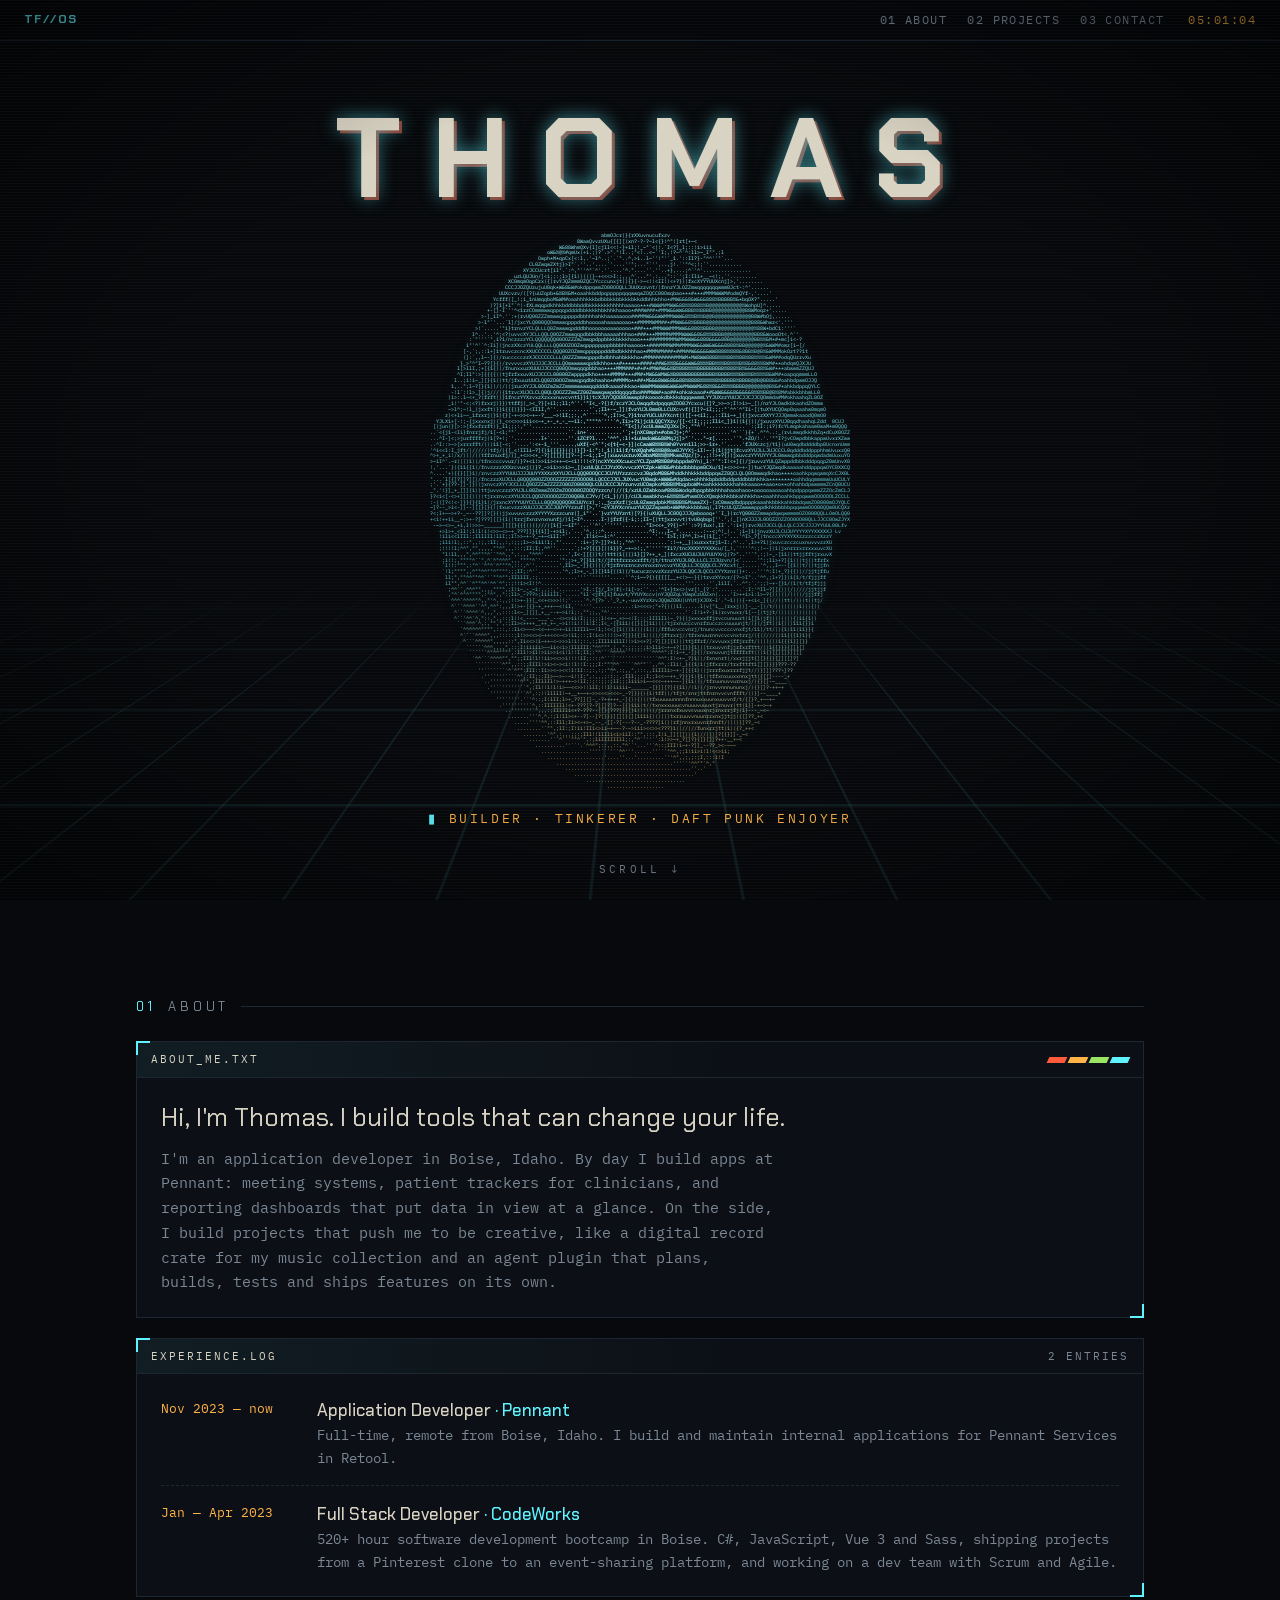
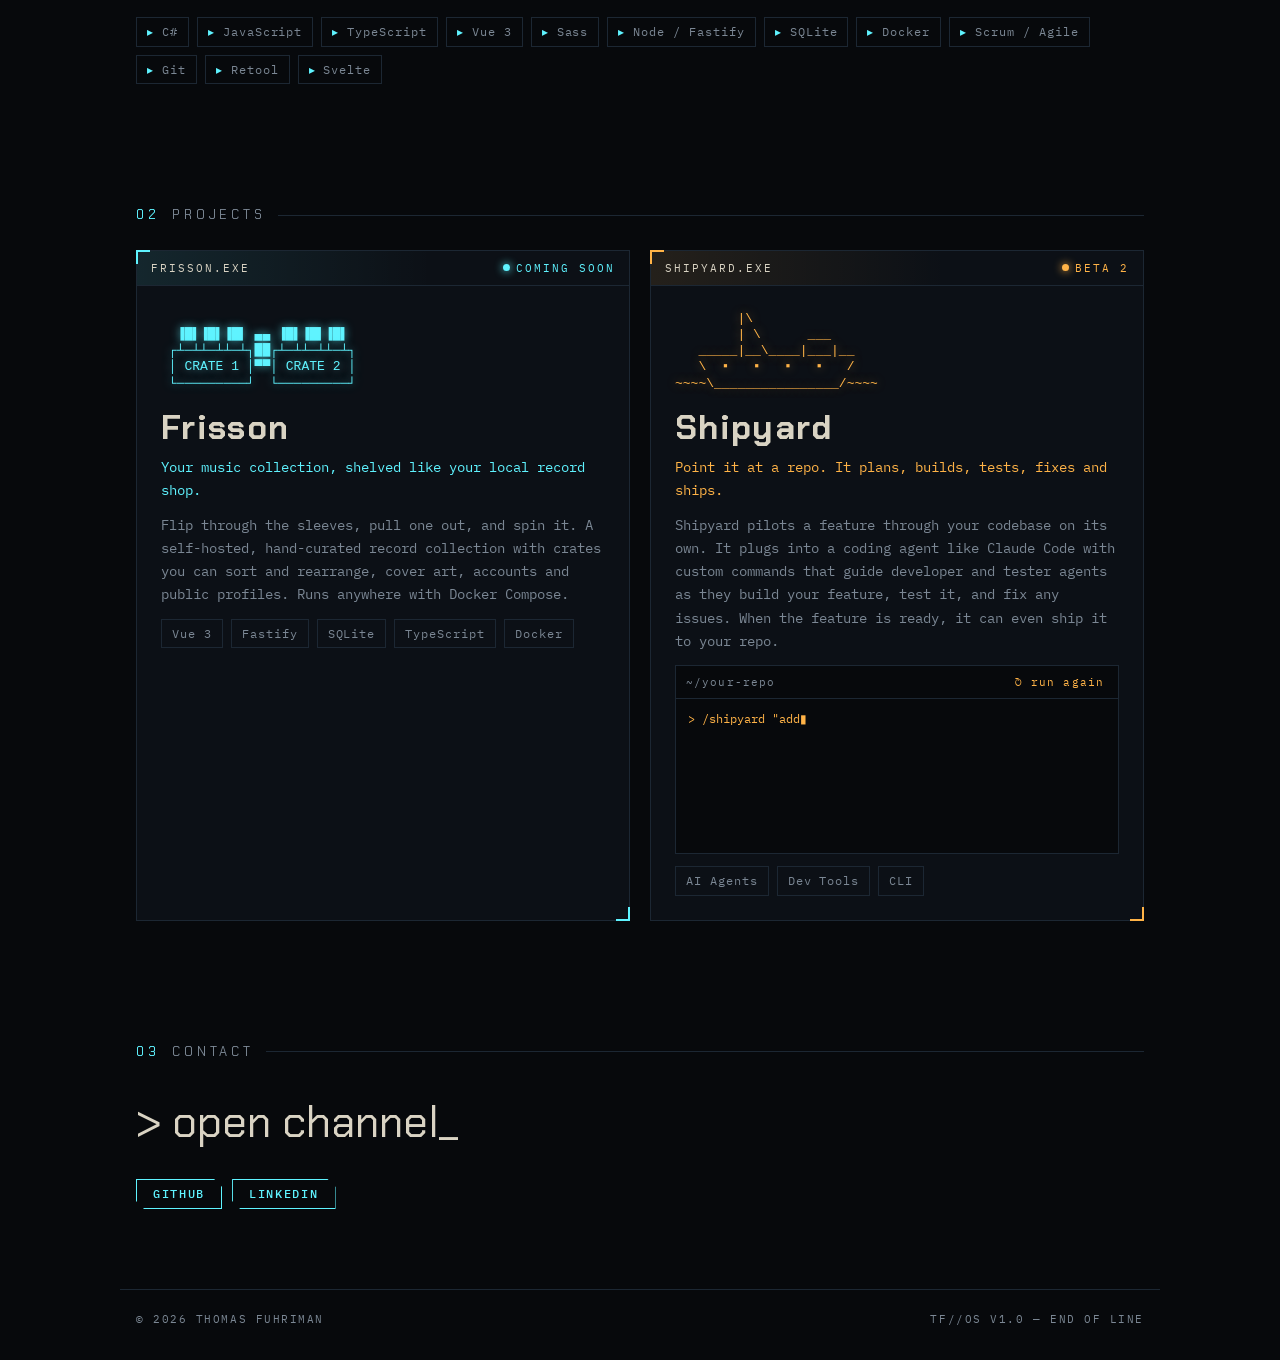
==== index.html @ b3bd1917 "flavor text" ====
<!doctype html>
<html lang="en">
<head>
  <meta charset="utf-8">
  <meta name="viewport" content="width=device-width, initial-scale=1">
  <title>Thomas Fuhriman</title>
  <meta name="description" content="Thomas Fuhriman — builder of Frisson and Shipyard.">
  <link rel="preconnect" href="https://fonts.googleapis.com">
  <link rel="preconnect" href="https://fonts.gstatic.com" crossorigin>
  <link href="https://fonts.googleapis.com/css2?family=Chakra+Petch:wght@500;700&family=IBM+Plex+Mono:wght@400;500&display=swap" rel="stylesheet">
  <link rel="stylesheet" href="style.css">
</head>
<body>
  <div class="crt" aria-hidden="true"></div>

  <!-- ─── TOP BAR ─────────────────────────────────────────── -->
  <header class="sysbar">
    <span class="sysbar__logo">TF//OS</span>
    <nav>
      <a href="#about">01 About</a>
      <a href="#work">02 Projects</a>
      <a href="#contact">03 Contact</a>
    </nav>
    <span class="sysbar__clock" id="clock">--:--:--</span>
  </header>

  <!-- ─── HERO: floating name + ASCII face ─────────────────── -->
  <section class="hero" id="top">
    <h1 class="name" aria-label="Thomas">
      <span>T</span><span>H</span><span>O</span><span>M</span><span>A</span><span>S</span>
    </h1>

    <div class="face" id="face" aria-label="ASCII portrait of Thomas">
      <pre class="face__base" aria-hidden="true"></pre>
      <pre class="face__lit" aria-hidden="true"></pre>
      <div class="face__scan" aria-hidden="true"></div>
    </div>

    <p class="hero__tag"><span class="blink">▮</span> builder · tinkerer · Daft Punk Enjoyer</p>
    <a class="scroll-cue" href="#about">scroll ↓</a>
    <div class="grid-floor" aria-hidden="true"></div>
  </section>

  <main>
    <!-- ─── ABOUT ──────────────────────────────────────────── -->
    <section class="section" id="about">
      <div class="label"><span>01</span> About</div>

      <div class="window">
        <div class="window__bar">
          <span class="window__title">ABOUT_ME.TXT</span>
          <span class="stripes" aria-hidden="true"><i></i><i></i><i></i><i></i></span>
        </div>
        <div class="window__body about">
          <!-- ✏️ EDIT: your bio -->
          <p class="lead">Hi, I'm Thomas. I build tools that can change your life.</p>
          <p>
            I'm an application developer in Boise, Idaho. By day I build apps at Pennant: meeting
            systems, patient trackers for clinicians, and reporting dashboards that put data in
            view at a glance. On the side, I build projects that push me to be creative, like a
            digital record crate for my music collection and an agent plugin that plans, builds,
            tests and ships features on its own.
          </p>
        </div>
      </div>

      <div class="window">
        <div class="window__bar">
          <span class="window__title">EXPERIENCE.LOG</span>
          <span class="window__meta">2 entries</span>
        </div>
        <!-- ✏️ EDIT: your experience. Copy a <li> to add one. -->
        <ol class="window__body log">
          <li>
            <span class="log__when">Nov 2023 — now</span>
            <div>
              <h3>Application Developer <em>· Pennant</em></h3>
              <p>Full-time, remote from Boise, Idaho. I build and maintain internal applications for Pennant Services in Retool.</p>
            </div>
          </li>
          <li>
            <span class="log__when">Jan — Apr 2023</span>
            <div>
              <h3>Full Stack Developer <em>· CodeWorks</em></h3>
              <p>520+ hour software development bootcamp in Boise. C#, JavaScript, Vue 3 and Sass,
                 shipping projects from a Pinterest clone to an event-sharing platform, and working
                 on a dev team with Scrum and Agile.</p>
            </div>
          </li>
        </ol>
      </div>

      <!-- ✏️ EDIT: your toolkit -->
      <ul class="chips">
        <li>C#</li><li>JavaScript</li><li>TypeScript</li><li>Vue 3</li><li>Sass</li>
        <li>Node / Fastify</li><li>SQLite</li><li>Docker</li><li>Scrum / Agile</li><li>Git</li><li>Retool</li><li>Svelte</li>
      </ul>
    </section>

    <!-- ─── PROJECTS ───────────────────────────────────────── -->
    <section class="section" id="work">
      <div class="label"><span>02</span> Projects</div>

      <div class="projects">
        <!-- ✏️ EDIT: Frisson -->
        <article class="project" style="--accent: var(--cyan)">
          <div class="window__bar">
            <span class="window__title">FRISSON.EXE</span>
            <span class="status_soon"><i></i>Coming Soon</span>
          </div>
          <pre class="project__art" aria-hidden="true">
  ▐█▌▐█▌▐█▌ ▄▄ ▐█▌▐█▌▐█▌
 ┌┴─┴┴─┴┴─┴┐██┌┴─┴┴─┴┴─┴┐
 │ CRATE 1 │▀▀│ CRATE 2 │
 └─────────┘  └─────────┘</pre>
          <div class="project__body">
            <h2>Frisson</h2>
            <p class="project__kicker">Your music collection, shelved like your local record shop.</p>
            <p>
              Flip through the sleeves, pull one out, and spin it. A self-hosted, hand-curated
              record collection with crates you can sort and rearrange, cover art, accounts and
              public profiles. Runs anywhere with Docker Compose.
            </p>
            <ul class="tags"><li>Vue 3</li><li>Fastify</li><li>SQLite</li><li>TypeScript</li><li>Docker</li></ul>
            <!-- <div class="links">
              <a href="#" class="btn">Launch ↗</a>
              <a href="#" class="btn btn--ghost">Source</a>
            </div> -->
          </div>
        </article>

        <!-- ✏️ EDIT: Shipyard -->
        <article class="project" style="--accent: var(--amber)">
          <div class="window__bar">
            <span class="window__title">SHIPYARD.EXE</span>
            <span class="status_under_construction"><i></i>Beta 2</span>
          </div>
          <pre class="project__art" aria-hidden="true">
        |\
        | \      ___
   _____|__\____|___|__
   \  ▪   ▪   ▪   ▪   /
~~~~\________________/~~~~</pre>
          <div class="project__body">
            <h2>Shipyard</h2>
            <p class="project__kicker">Point it at a repo. It plans, builds, tests, fixes and ships.</p>
            <p>
              Shipyard pilots a feature through your codebase on its own. It plugs into a coding
              agent like Claude Code with custom commands that guide developer and tester agents
              as they build your feature, test it, and fix any issues. When the feature is ready,
              it can even ship it to your repo.
            </p>
            <!-- Scripted demo run. Edit the runs in script.js (SHIPYARD_RUNS). -->
            <div class="sim" id="sim">
              <div class="sim__bar">
                <span>~/your-repo</span>
                <button class="sim__btn" id="sim-replay" type="button">↻ run again</button>
              </div>
              <pre class="sim__out" id="sim-out" aria-live="off"><span class="sim__cmd">&gt; /shipyard "add dark mode toggle"</span>
<span class="sim__tag">[plan]</span>  3 tasks · 2 files
<span class="sim__tag">[build]</span> dev agent → ThemeToggle.vue <span class="sim__ok">✓</span>
<span class="sim__tag">[test]</span>  tester agent → 1 failing <span class="sim__bad">✗</span>
<span class="sim__tag">[fix]</span>   patched contrast check <span class="sim__ok">✓</span>
<span class="sim__tag">[test]</span>  12 passing <span class="sim__ok">✓</span>
<span class="sim__tag">[ship]</span>  PR opened <span class="sim__ok">↗</span></pre>
            </div>
            <ul class="tags"><li>AI Agents</li><li>Dev Tools</li><li>CLI</li></ul>
            <!-- <div class="links">
              <a href="#" class="btn">Launch ↗</a>
              <a href="#" class="btn btn--ghost">Source</a>
            </div> -->
          </div>
        </article>
      </div>
    </section>

    <!-- ─── CONTACT ────────────────────────────────────────── -->
    <section class="section contact" id="contact">
      <div class="label"><span>03</span> Contact</div>
      <p class="contact__line">&gt; open channel_</p>
      <!-- ✏️ EDIT: your links -->
      <div class="links">
        <!-- <a href="mailto:you@example.com" class="btn">Email</a> -->
        <a href="https://github.com/ThomF" class="btn btn--ghost">GitHub</a>
        <a href="https://www.linkedin.com/in/thomas-fuhriman/" class="btn btn--ghost">LinkedIn</a>
      </div>
    </section>
  </main>

  <footer class="foot">
    <span>© <span id="year"></span> Thomas Fuhriman</span>
    <span>TF//OS v1.0 — End of Line</span>
  </footer>

  <script src="assets/face.js"></script>
  <script src="script.js"></script>
</body>
</html>
---- style.css ----
/* ── Palette: change these to re-skin the whole site ───────────── */
:root {
  --bg: #07090c;
  --panel: #0c1016;
  --line: #1c2733;
  --text: #d9d3c3;      /* warm cream */
  --dim: #7b8794;
  --cyan: #5ff3ff;
  --amber: #ffb347;
  --red: #ff5a3c;
  --green: #9be564;
  --mono: "IBM Plex Mono", ui-monospace, Menlo, monospace;
  --display: "Chakra Petch", "IBM Plex Mono", sans-serif;
}

* { box-sizing: border-box; margin: 0; padding: 0; }
html { scroll-behavior: smooth; }
body {
  background: var(--bg);
  color: var(--text);
  font: 15px/1.65 var(--mono);
  overflow-x: hidden;
}
a { color: inherit; }
::selection { background: var(--cyan); color: var(--bg); }

/* CRT scanlines + vignette, very subtle */
.crt {
  position: fixed; inset: 0; pointer-events: none; z-index: 50;
  background:
    repeating-linear-gradient(to bottom, rgba(255,255,255,.025) 0 1px, transparent 1px 3px),
    radial-gradient(ellipse at center, transparent 55%, rgba(0,0,0,.55) 100%);
}

/* ── Top bar ─────────────────────────────────────────────────── */
.sysbar {
  position: fixed; top: 0; left: 0; right: 0; z-index: 40;
  display: flex; align-items: center; gap: 24px;
  padding: 10px 24px;
  font-size: 12px; letter-spacing: .12em; text-transform: uppercase;
  background: rgba(7,9,12,.75);
  backdrop-filter: blur(6px);
  border-bottom: 1px solid var(--line);
}
.sysbar__logo { font-family: var(--display); font-weight: 700; color: var(--cyan); }
.sysbar nav { display: flex; gap: 20px; margin-left: auto; }
.sysbar nav a { text-decoration: none; color: var(--dim); transition: color .2s; }
.sysbar nav a:hover { color: var(--cyan); }
.sysbar__clock { color: var(--amber); font-variant-numeric: tabular-nums; }

/* ── Hero ────────────────────────────────────────────────────── */
.hero {
  position: relative;
  min-height: 100svh;
  display: flex; flex-direction: column; align-items: center; justify-content: center;
  padding: 72px 16px 40px;
  overflow: hidden;
}

/* floating name */
.name {
  position: relative; z-index: 2;
  font-family: var(--display); font-weight: 700;
  font-size: clamp(44px, 9vw, 112px);
  letter-spacing: .28em; margin-right: -.28em;   /* keep it visually centred */
  line-height: 1;
  margin-bottom: clamp(8px, 2vh, 20px);
  color: var(--text);
  user-select: none;
}
.name span {
  display: inline-block;
  text-shadow: 0 0 18px rgba(95,243,255,.55), 3px 3px 0 rgba(255,90,60,.55);
  animation: float 4.5s ease-in-out infinite, flicker-in .9s steps(6) both;
}
.name span:nth-child(2) { animation-delay: -.6s, .08s; }
.name span:nth-child(3) { animation-delay: -1.2s, .16s; }
.name span:nth-child(4) { animation-delay: -1.8s, .24s; }
.name span:nth-child(5) { animation-delay: -2.4s, .32s; }
.name span:nth-child(6) { animation-delay: -3.0s, .40s; }
@keyframes float {
  0%, 100% { transform: translateY(-6px); }
  50%      { transform: translateY(8px); }
}
@keyframes flicker-in {
  0% { opacity: 0; } 30% { opacity: .8; } 45% { opacity: .1; } 100% { opacity: 1; }
}

/* ASCII portrait — two stacked layers: dim base + bright layer revealed by the cursor */
.face {
  position: relative; z-index: 1;
  --mx: 50%; --my: 40%;
}
.face pre {
  font-family: var(--mono);
  font-size: var(--fs, 6px);
  line-height: 1.1;
  letter-spacing: 0;
  white-space: pre;
  user-select: none;
}
.face__base {
  color: #3f8f99;
  background: linear-gradient(180deg, #8ff4ff 0%, #5fd6e4 60%, #e0a050 100%);
  -webkit-background-clip: text; background-clip: text;
  -webkit-text-fill-color: transparent;
  filter: drop-shadow(0 0 6px rgba(95,243,255,.25));
}
.face__lit {
  position: absolute; inset: 0;
  color: #eafcff;
  text-shadow: 0 0 6px rgba(95,243,255,.9);
  -webkit-mask-image: radial-gradient(circle 160px at var(--mx) var(--my), #000 0%, transparent 100%);
          mask-image: radial-gradient(circle 160px at var(--mx) var(--my), #000 0%, transparent 100%);
}
.face.is-booting pre { clip-path: inset(0 0 100% 0); }
.face pre { clip-path: inset(0 0 0 0); transition: clip-path 1.8s steps(40); }
.face__scan {
  position: absolute; left: -4%; right: -4%; height: 2px; top: 0;
  background: var(--cyan);
  box-shadow: 0 0 12px 2px var(--cyan);
  opacity: 0;
  animation: scan 7s linear 2s infinite;
}
@keyframes scan {
  0%   { top: 0;    opacity: 0; }
  5%   { opacity: .5; }
  45%  { opacity: .5; }
  50%  { top: 100%; opacity: 0; }
  100% { top: 100%; opacity: 0; }
}

.hero__tag {
  position: relative; z-index: 2;
  margin-top: 18px;
  font-size: 13px; letter-spacing: .2em; text-transform: uppercase;
  color: var(--amber);
}
.blink { animation: blink 1s steps(1) infinite; color: var(--cyan); }
@keyframes blink { 50% { opacity: 0; } }

.scroll-cue {
  position: absolute; bottom: 22px; z-index: 2;
  font-size: 11px; letter-spacing: .3em; text-transform: uppercase;
  color: var(--dim); text-decoration: none;
  animation: float 3s ease-in-out infinite;
}

/* Tron floor */
.grid-floor {
  position: absolute; left: -50%; right: -50%; bottom: -10%; height: 45%;
  background:
    repeating-linear-gradient(90deg, rgba(95,243,255,.22) 0 1px, transparent 1px 60px),
    repeating-linear-gradient(0deg,  rgba(95,243,255,.22) 0 1px, transparent 1px 60px);
  transform: perspective(380px) rotateX(62deg);
  transform-origin: top;
  -webkit-mask-image: linear-gradient(to bottom, transparent, #000 40%);
          mask-image: linear-gradient(to bottom, transparent, #000 40%);
  animation: floor 6s linear infinite;
  opacity: .5;
}
@keyframes floor { to { background-position: 0 60px, 0 60px; } }

/* ── Sections ────────────────────────────────────────────────── */
main { max-width: 1040px; margin: 0 auto; padding: 0 16px; }
.section { padding: 96px 0 24px; }
.label {
  display: flex; align-items: center; gap: 12px;
  font-family: var(--display); font-size: 13px; letter-spacing: .3em; text-transform: uppercase;
  color: var(--dim); margin-bottom: 24px;
}
.label span { color: var(--cyan); }
.label::after { content: ""; flex: 1; height: 1px; background: var(--line); }

/* Retro OS window */
.window, .project {
  background: var(--panel);
  border: 1px solid var(--line);
  margin-bottom: 20px;
  position: relative;
}
.window::before, .project::before {   /* corner brackets */
  content: ""; position: absolute; inset: -1px; pointer-events: none;
  background:
    linear-gradient(var(--cyan), var(--cyan)) top left / 14px 2px,
    linear-gradient(var(--cyan), var(--cyan)) top left / 2px 14px,
    linear-gradient(var(--cyan), var(--cyan)) bottom right / 14px 2px,
    linear-gradient(var(--cyan), var(--cyan)) bottom right / 2px 14px;
  background-repeat: no-repeat;
}
.window__bar {
  display: flex; align-items: center; justify-content: space-between; gap: 12px;
  padding: 8px 14px;
  border-bottom: 1px solid var(--line);
  font-size: 11px; letter-spacing: .18em; text-transform: uppercase;
  color: var(--dim);
  background: linear-gradient(90deg, rgba(95,243,255,.06), transparent 60%);
}
.window__title { color: var(--text); }
.window__body { padding: 22px 24px; }

.stripes { display: flex; gap: 3px; }
.stripes i { width: 18px; height: 6px; transform: skewX(-25deg); }
.stripes i:nth-child(1) { background: var(--red); }
.stripes i:nth-child(2) { background: var(--amber); }
.stripes i:nth-child(3) { background: var(--green); }
.stripes i:nth-child(4) { background: var(--cyan); }

.about .lead {
  font-family: var(--display); font-size: clamp(20px, 2.6vw, 26px); line-height: 1.35;
  color: var(--text); margin-bottom: 12px;
}
.about p:not(.lead) { color: var(--dim); max-width: 68ch; }

.log { list-style: none; }
.log li {
  display: grid; grid-template-columns: 140px 1fr; gap: 16px;
  padding: 14px 0; border-bottom: 1px dashed var(--line);
}
.log li:first-child { padding-top: 0; }
.log li:last-child { border-bottom: 0; padding-bottom: 0; }
.log__when { color: var(--amber); font-size: 13px; padding-top: 2px; }
.log h3 { font-family: var(--display); font-weight: 500; font-size: 17px; }
.log h3 em { font-style: normal; color: var(--cyan); }
.log p { color: var(--dim); font-size: 14px; }

.chips, .tags { list-style: none; display: flex; flex-wrap: wrap; gap: 8px; }
.chips li, .tags li {
  font-size: 12px; letter-spacing: .08em;
  padding: 4px 10px; border: 1px solid var(--line); color: var(--dim);
}
.chips li::before { content: "▸ "; color: var(--cyan); }

/* ── Projects ────────────────────────────────────────────────── */
.projects { display: grid; grid-template-columns: repeat(auto-fit, minmax(300px, 1fr)); gap: 20px; }
.project { margin: 0; display: flex; flex-direction: column; transition: transform .25s, border-color .25s; }
.project::before {
  background:
    linear-gradient(var(--accent), var(--accent)) top left / 14px 2px,
    linear-gradient(var(--accent), var(--accent)) top left / 2px 14px,
    linear-gradient(var(--accent), var(--accent)) bottom right / 14px 2px,
    linear-gradient(var(--accent), var(--accent)) bottom right / 2px 14px;
  background-repeat: no-repeat;
}
.project:hover { transform: translateY(-4px); border-color: color-mix(in srgb, var(--accent) 45%, var(--line)); }
.project .window__bar { background: linear-gradient(90deg, color-mix(in srgb, var(--accent) 10%, transparent), transparent 60%); }
.project__art {
  margin: 0; padding: 22px 24px 6px;
  height: 112px; display: flex; align-items: flex-end;   /* keeps both cards' titles aligned */
  font-size: 13px; line-height: 1.25;
  color: var(--accent);
  text-shadow: 0 0 10px color-mix(in srgb, var(--accent) 60%, transparent);
  overflow: hidden;
}
.project__body { padding: 12px 24px 24px; display: flex; flex-direction: column; gap: 12px; flex: 1; }
.project h2 {
  font-family: var(--display); font-size: 34px; line-height: 1; letter-spacing: .04em;
  color: var(--text);
}
.project__kicker { color: var(--accent); font-size: 14px; }
.project__body > p:not(.project__kicker) { color: var(--dim); font-size: 14px; }
.project .links { margin-top: auto; padding-top: 8px; }

.status_good { display: inline-flex; align-items: center; gap: 6px; color: var(--green); }
.status_good i { width: 7px; height: 7px; border-radius: 50%; background: var(--green); box-shadow: 0 0 8px var(--green); animation: blink 2s steps(1) infinite; }
.status_soon { display: inline-flex; align-items: center; gap: 6px; color: var(--cyan); }
.status_soon i { width: 7px; height: 7px; border-radius: 50%; background: var(--cyan); box-shadow: 0 0 8px var(--cyan); animation: blink 2s steps(1) infinite; }
.status_under_construction { display: inline-flex; align-items: center; gap: 6px; color: var(--amber); }
.status_under_construction i { width: 7px; height: 7px; border-radius: 50%; background: var(--amber); box-shadow: 0 0 8px var(--amber); animation: blink 2s steps(1) infinite; }

/* Shipyard demo terminal */
.sim { border: 1px solid var(--line); background: var(--bg); }
.sim__bar {
  display: flex; justify-content: space-between; align-items: center; gap: 8px;
  padding: 5px 10px; border-bottom: 1px solid var(--line);
  font-size: 11px; letter-spacing: .1em; color: var(--dim);
}
.sim__btn {
  font: inherit; letter-spacing: inherit; color: var(--accent);
  background: none; border: 0; cursor: pointer; padding: 2px 4px;
}
.sim__btn:hover { text-decoration: underline; }
.sim__btn:focus-visible { outline: 1px solid var(--accent); }
.sim__out {
  margin: 0; padding: 10px 12px;
  font: 12px/1.6 var(--mono); color: var(--text);
  white-space: pre-wrap; min-height: calc(7 * 1.6em + 20px);
}
.sim__cmd { color: var(--accent); }
.sim__tag { color: var(--cyan); }
.sim__ok { color: var(--green); }
.sim__bad { color: var(--red); }
.sim__dim { color: var(--dim); }
.sim__caret { color: var(--accent); animation: blink 1s steps(1) infinite; }

/* Buttons */
.links { display: flex; flex-wrap: wrap; gap: 10px; }
.btn {
  --c: var(--accent, var(--cyan));
  display: inline-block;
  padding: 8px 16px;
  font: 500 12px/1 var(--mono); letter-spacing: .14em; text-transform: uppercase;
  text-decoration: none;
  color: var(--bg); background: var(--c);
  border: 1px solid var(--c);
  clip-path: polygon(0 0, calc(100% - 8px) 0, 100% 8px, 100% 100%, 8px 100%, 0 calc(100% - 8px));
  transition: filter .2s, background .2s, color .2s;
}
.btn:hover { filter: brightness(1.15); }
.btn--ghost { background: transparent; color: var(--c); }
.btn--ghost:hover { background: color-mix(in srgb, var(--c) 15%, transparent); }

/* ── Contact / footer ────────────────────────────────────────── */
.contact { padding-bottom: 80px; }
.contact__line { font-family: var(--display); font-size: clamp(26px, 5vw, 44px); margin-bottom: 20px; }
.foot {
  display: flex; justify-content: space-between; flex-wrap: wrap; gap: 8px;
  max-width: 1040px; margin: 0 auto; padding: 20px 16px 32px;
  border-top: 1px solid var(--line);
  font-size: 11px; letter-spacing: .14em; text-transform: uppercase; color: var(--dim);
}

/* reveal-on-scroll */
.reveal { opacity: 0; transform: translateY(16px); transition: opacity .7s, transform .7s; }
.reveal.is-in { opacity: 1; transform: none; }

/* ── Small screens ───────────────────────────────────────────── */
@media (max-width: 640px) {
  .sysbar { padding: 10px 16px; gap: 12px; }
  .sysbar nav { gap: 12px; }
  .sysbar__clock { display: none; }
  .log li { grid-template-columns: 1fr; gap: 4px; }
  .window__body { padding: 18px; }
  .project__art { font-size: 11px; }
}

@media (prefers-reduced-motion: reduce) {
  *, *::before, *::after { animation: none !important; transition: none !important; }
}
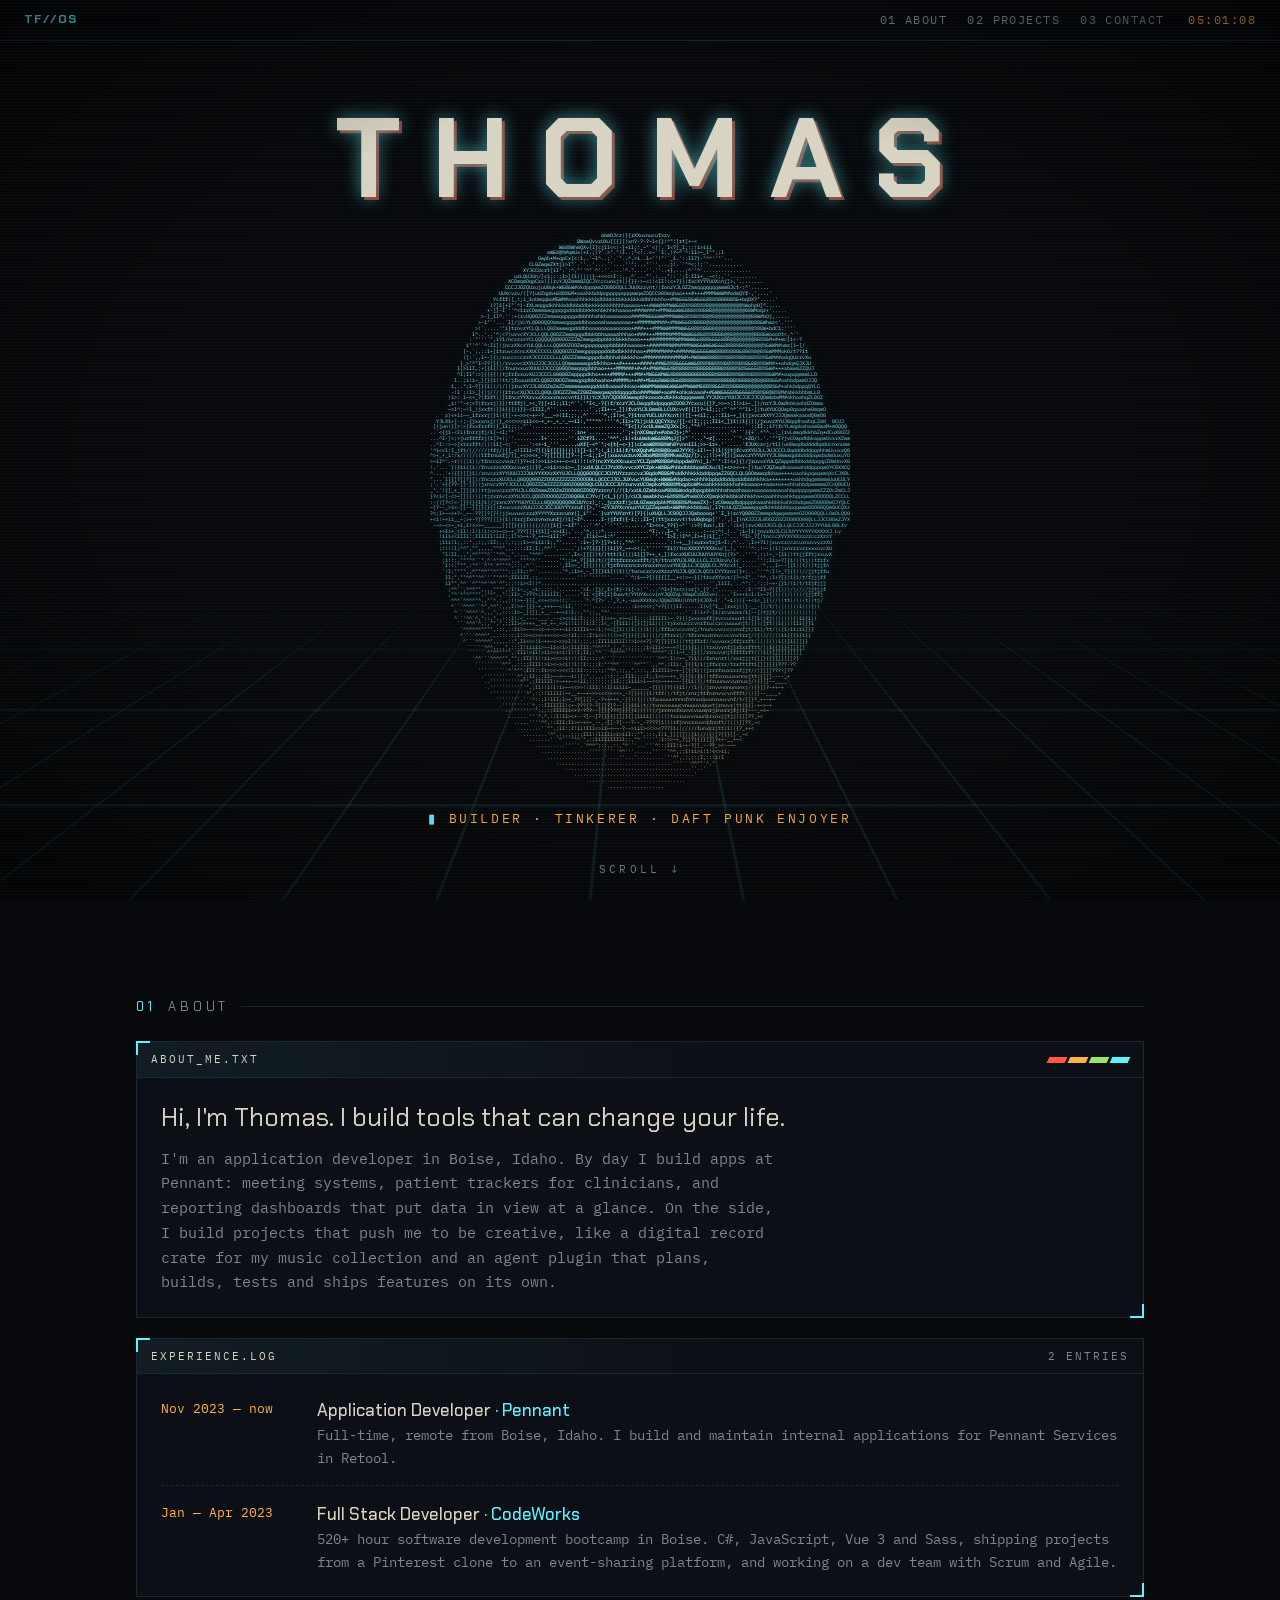
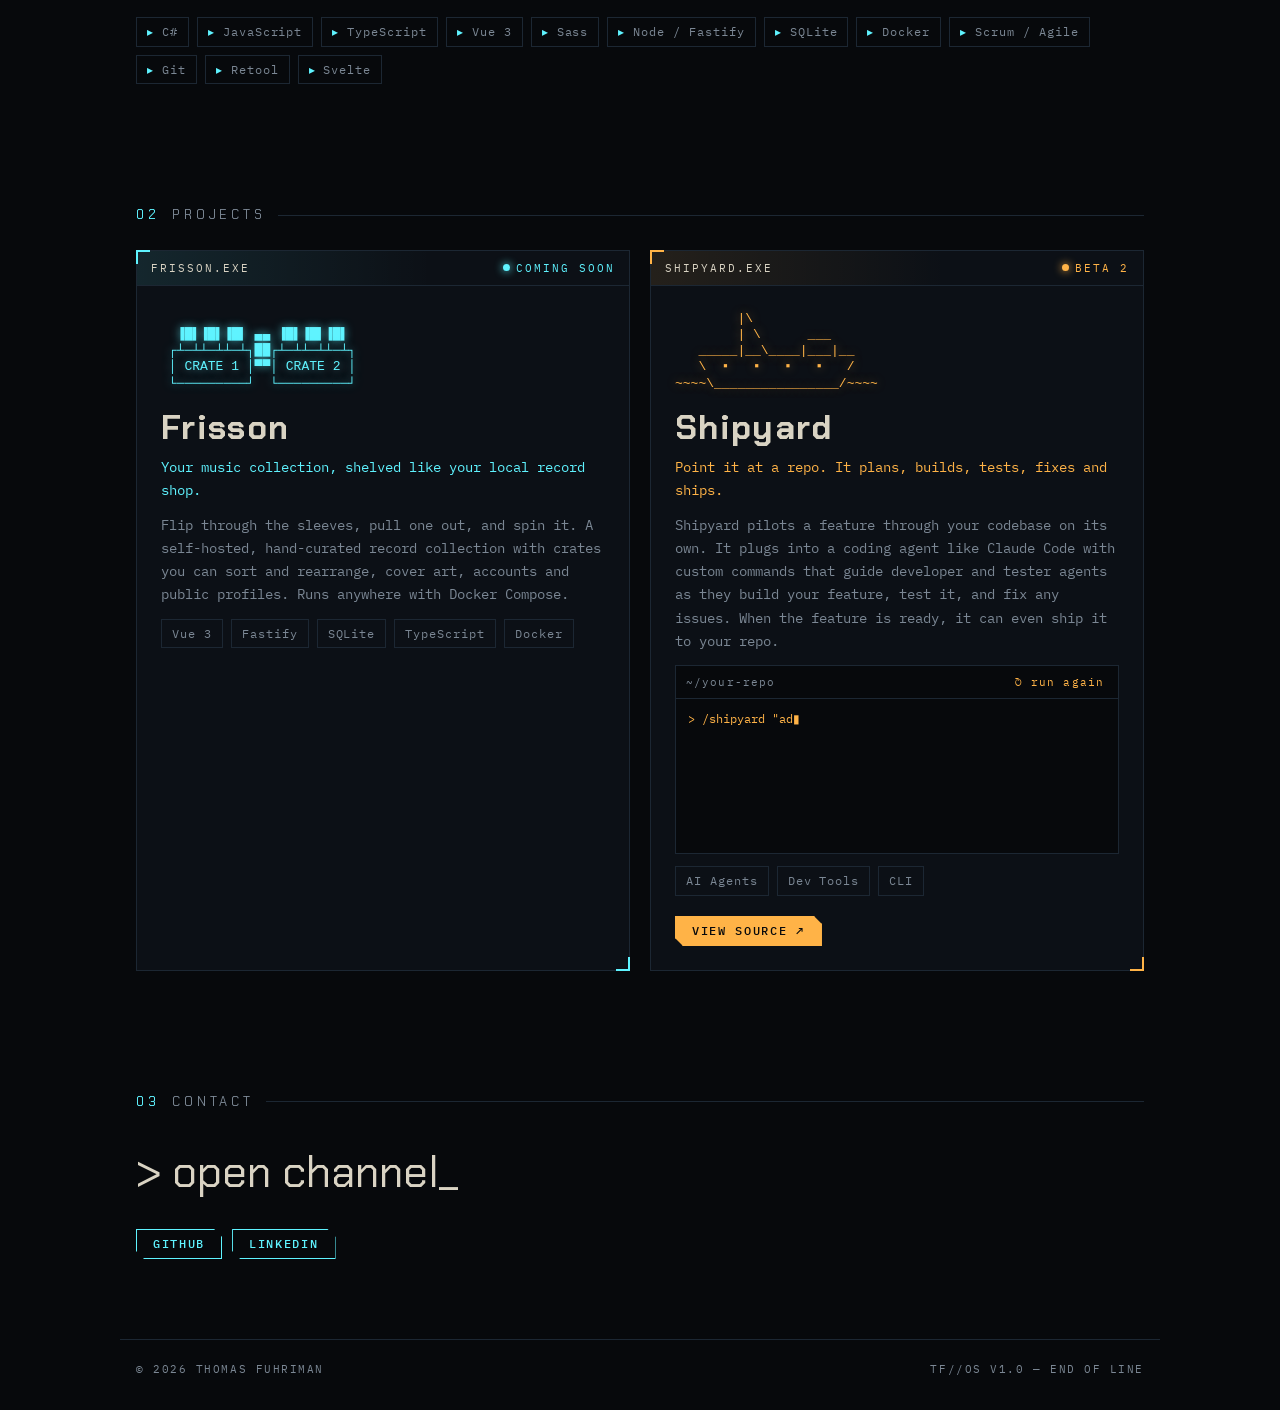
==== commit 0371866d: "added example shipyard run" ====
--- a/index.html
+++ b/index.html
@@ -165,10 +165,9 @@
 <span class="sim__tag">[ship]</span>  PR opened <span class="sim__ok">↗</span></pre>
             </div>
             <ul class="tags"><li>AI Agents</li><li>Dev Tools</li><li>CLI</li></ul>
-            <!-- <div class="links">
-              <a href="#" class="btn">Launch ↗</a>
-              <a href="#" class="btn btn--ghost">Source</a>
-            </div> -->
+            <div class="links">
+              <a href="shipyard.html" class="btn">View Source ↗</a>
+            </div>
           </div>
         </article>
       </div>
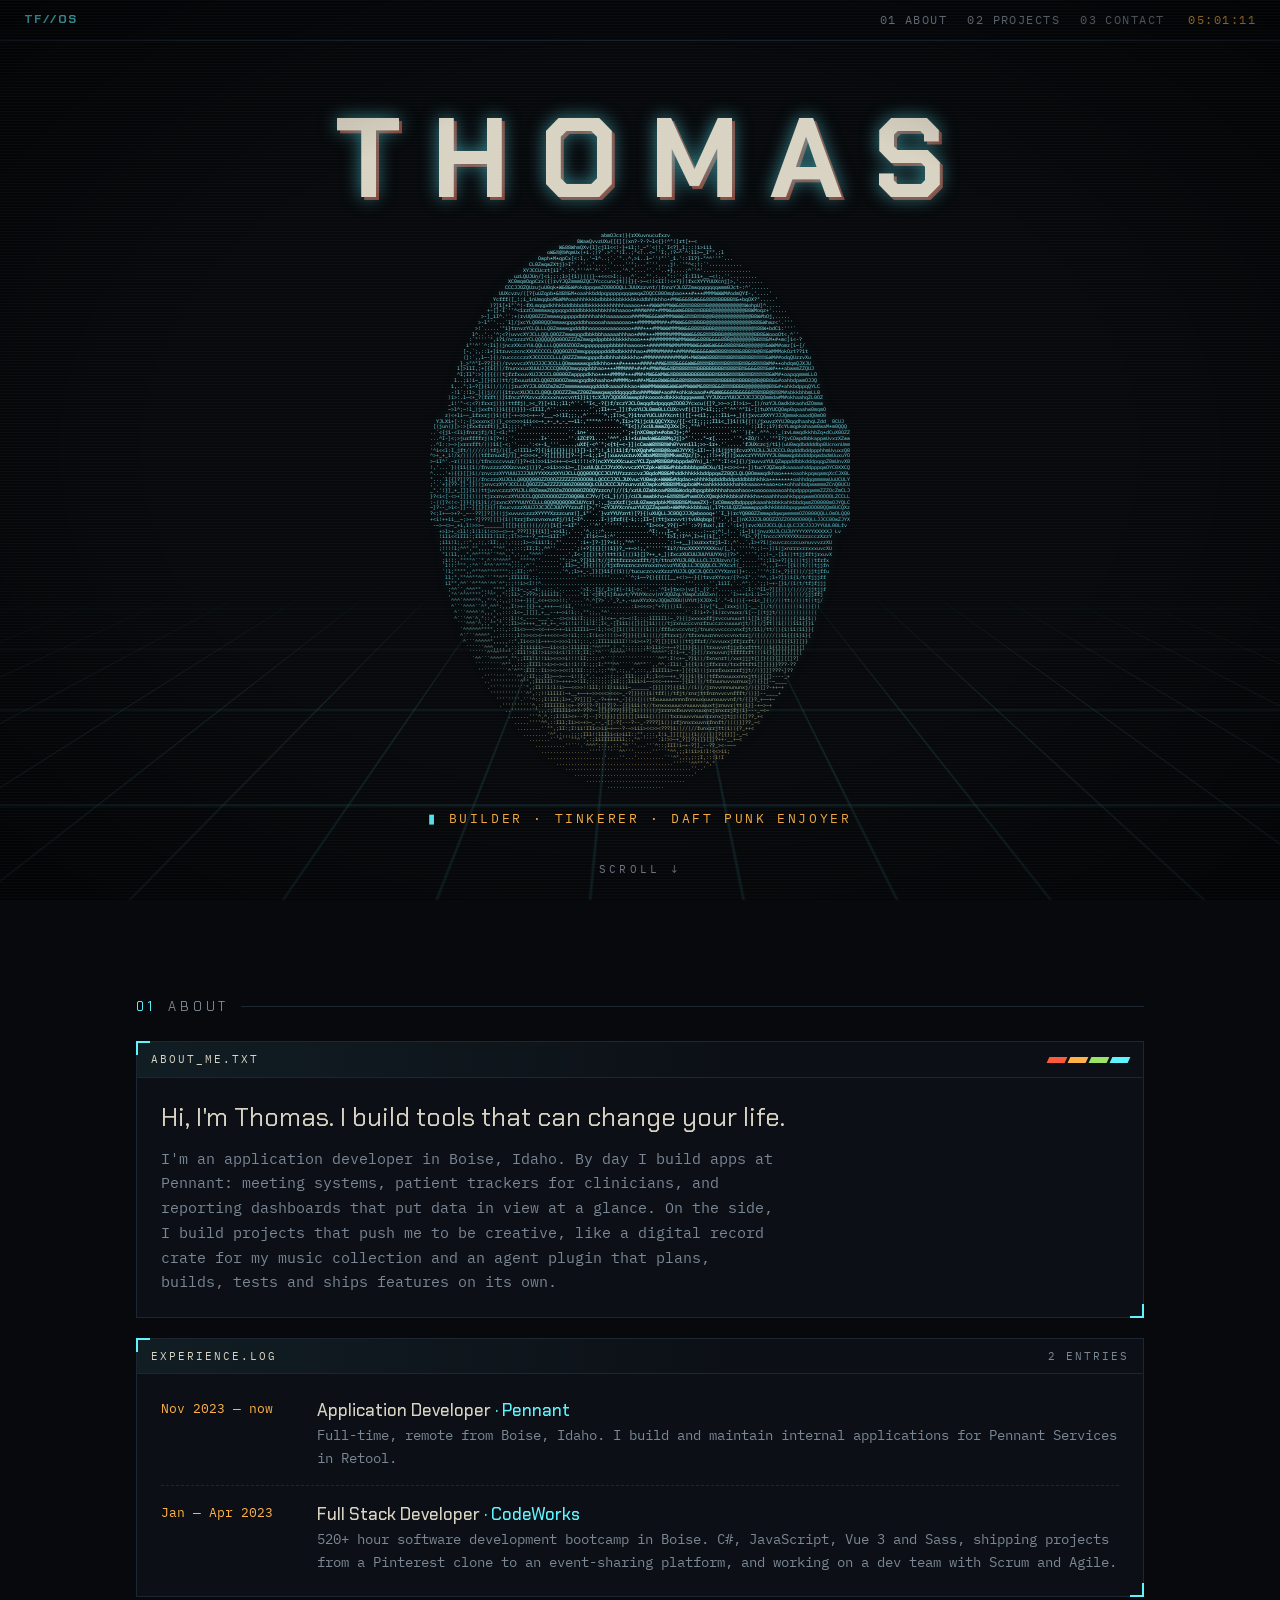
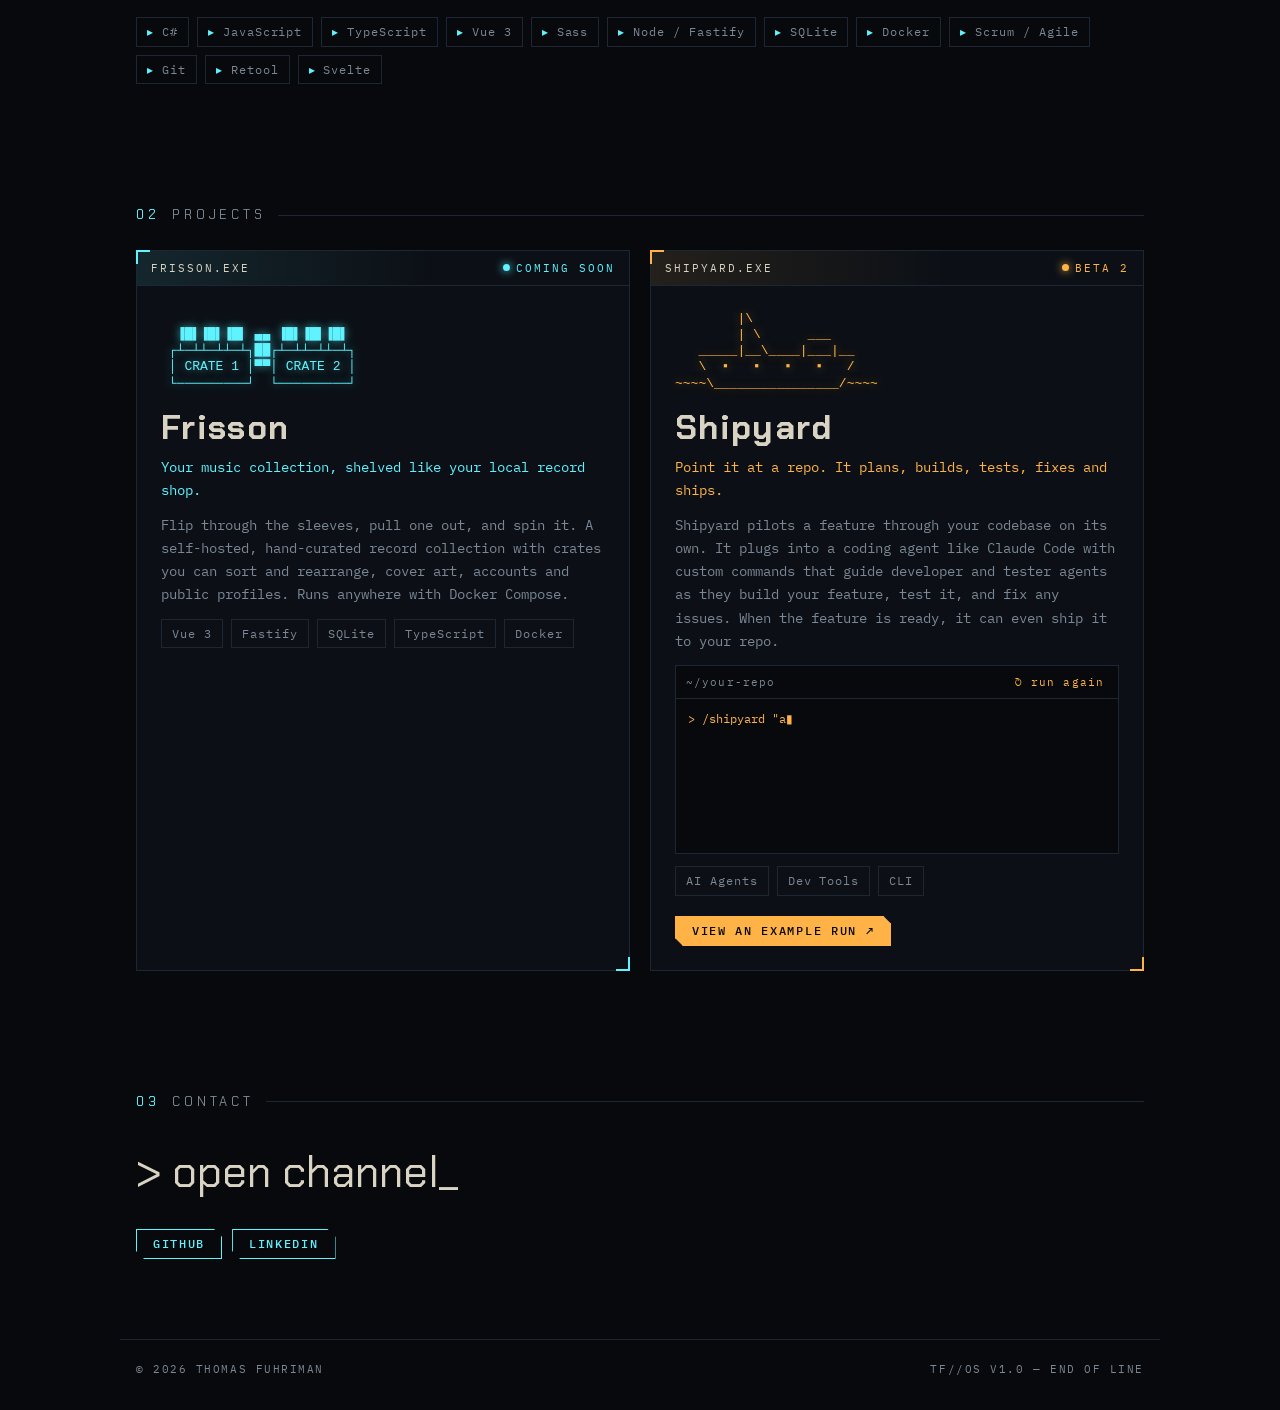
==== commit 6c9617fb: "updated wording on view" ====
--- a/index.html
+++ b/index.html
@@ -166,7 +166,7 @@
             </div>
             <ul class="tags"><li>AI Agents</li><li>Dev Tools</li><li>CLI</li></ul>
             <div class="links">
-              <a href="shipyard.html" class="btn">View Source ↗</a>
+              <a href="shipyard.html" class="btn">View an Example Run ↗</a>
             </div>
           </div>
         </article>
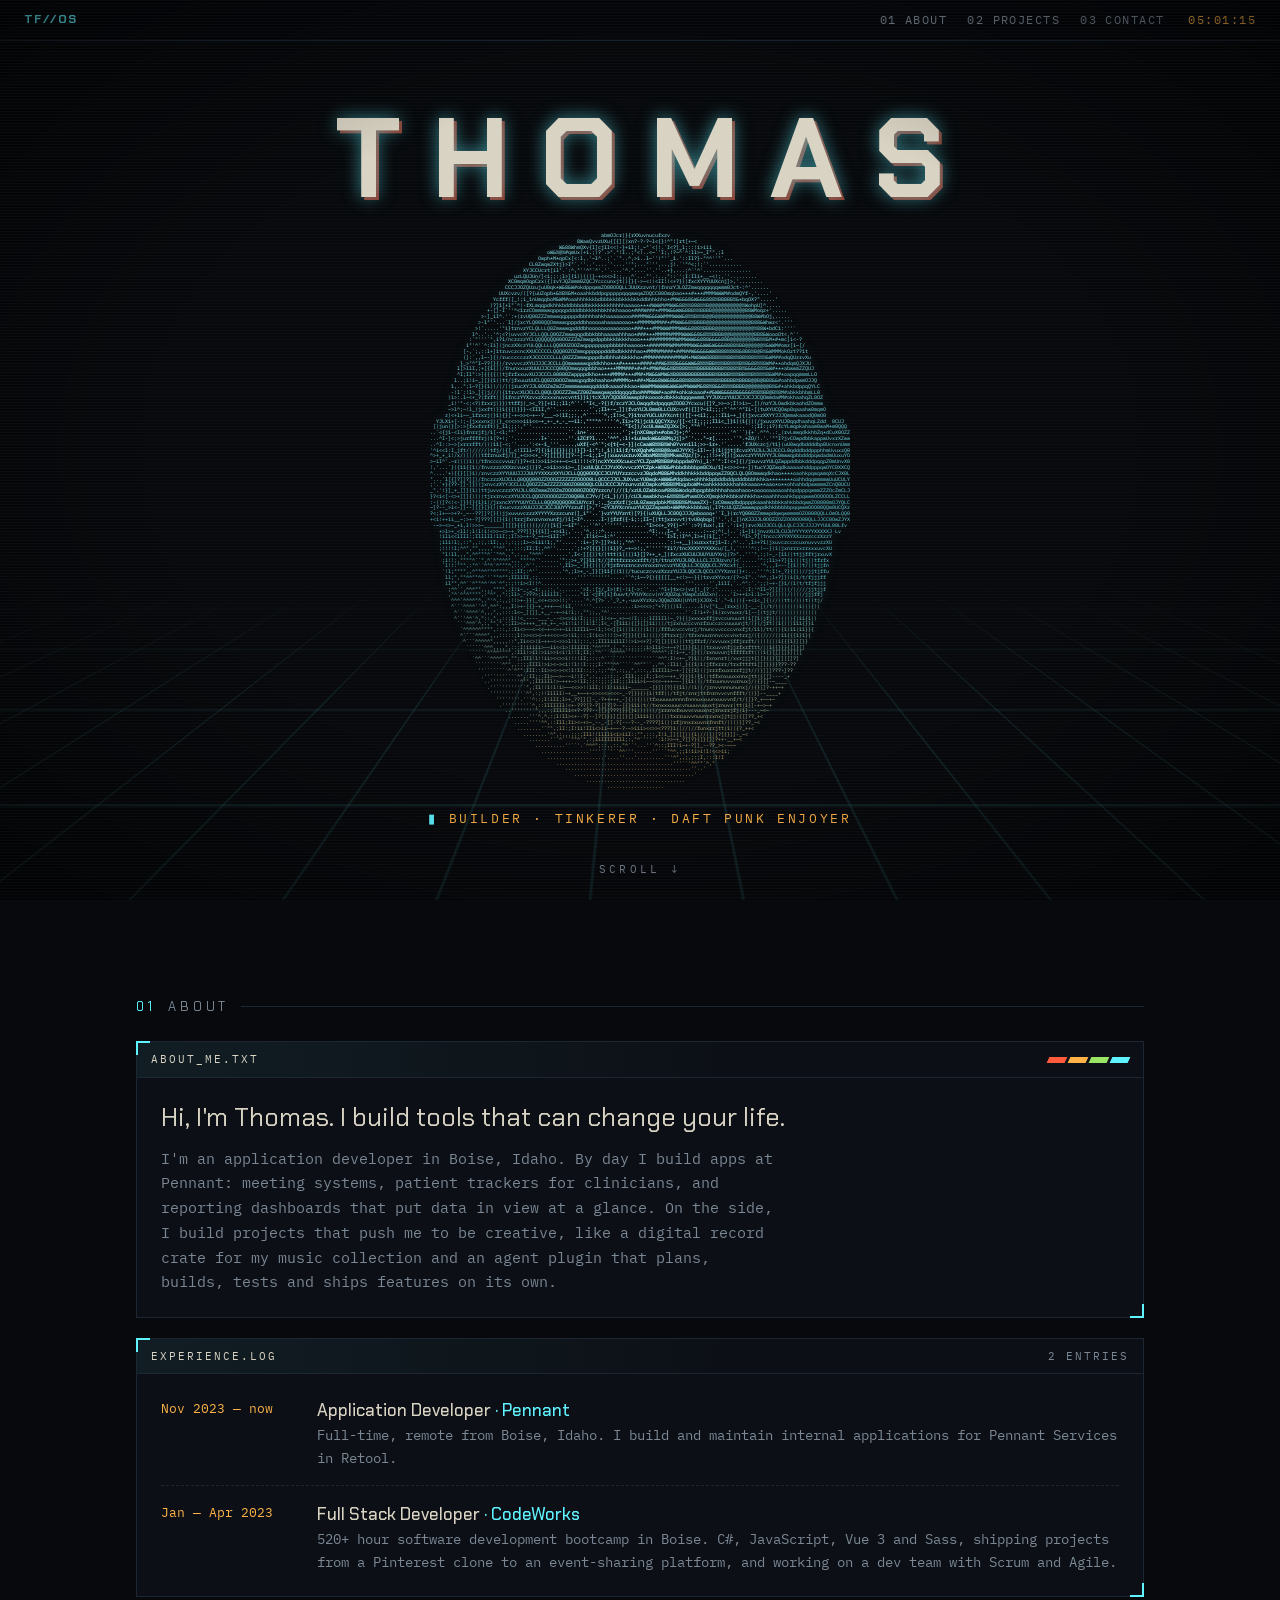
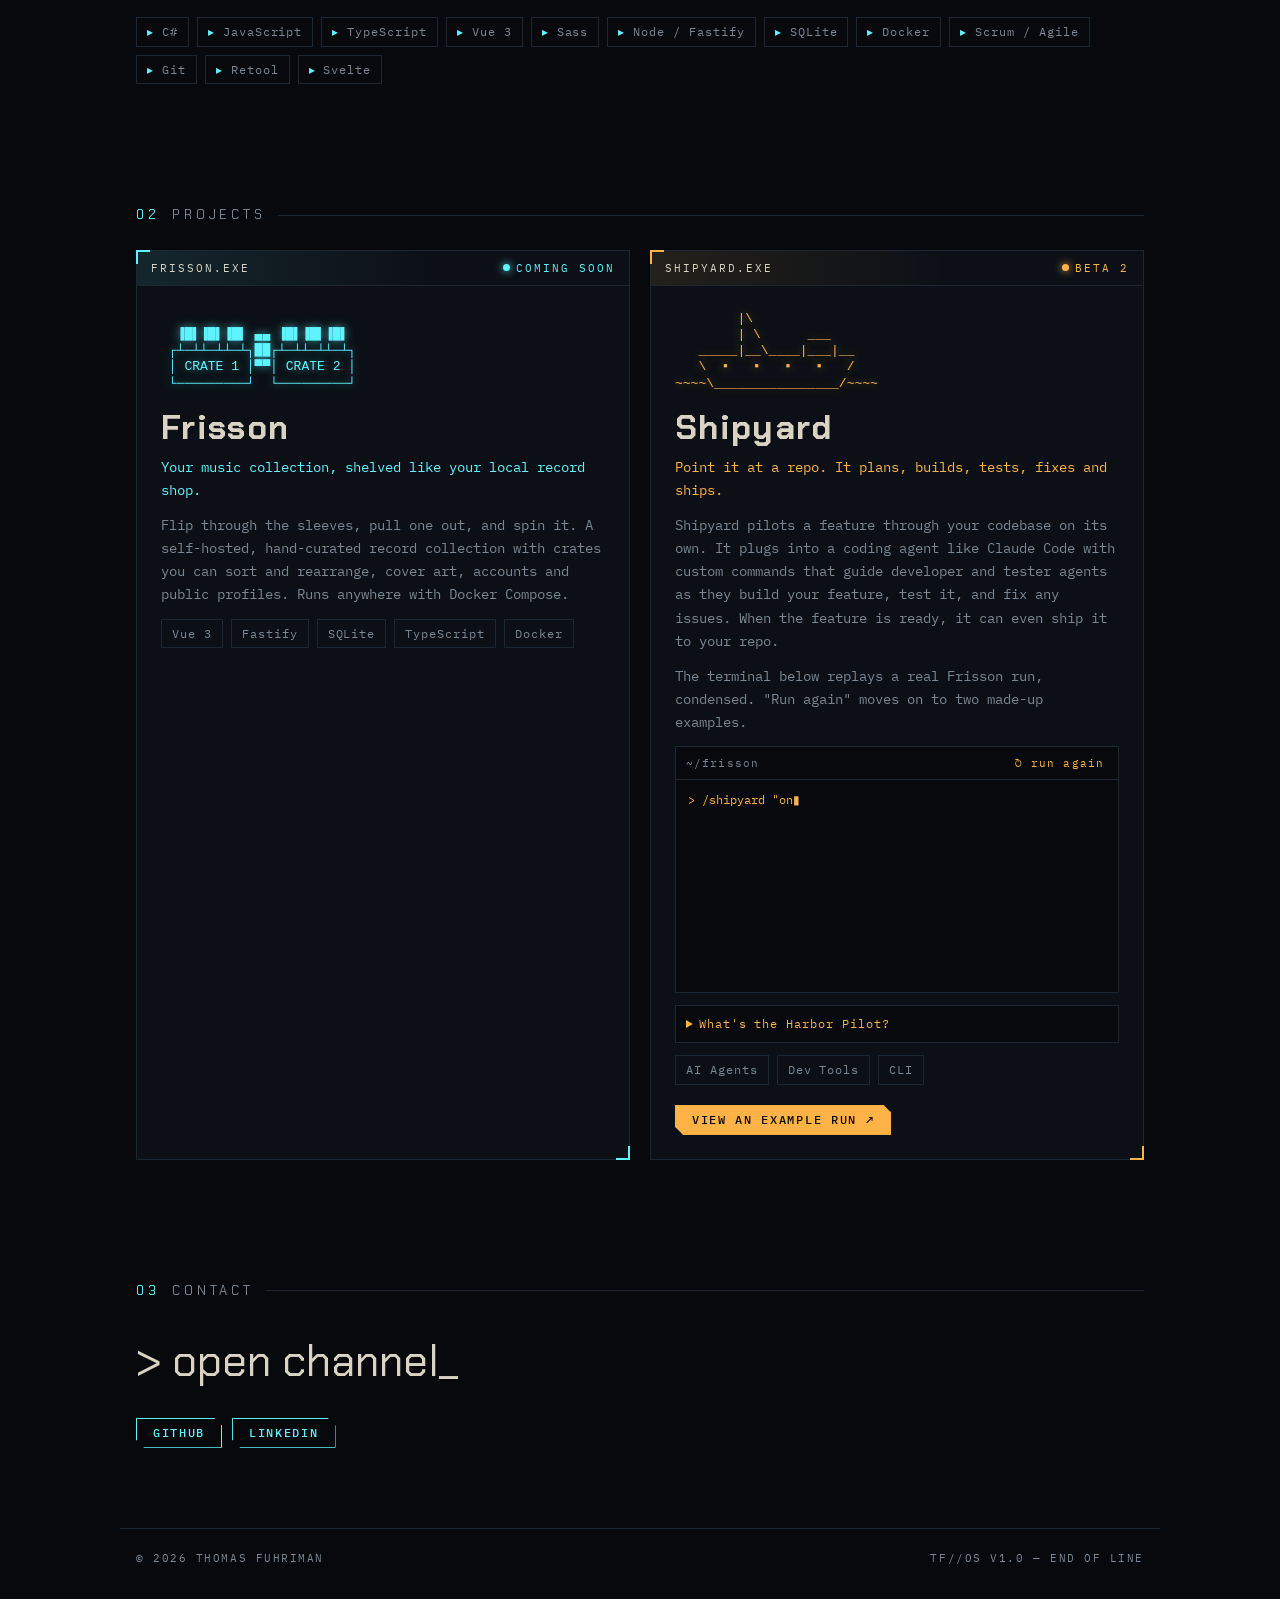
==== commit 7e5f38f4: "Show the latest Frisson run and explain the Harbor Pilot Rebuild shipyard.html from the single-crate" ====
--- a/index.html
+++ b/index.html
@@ -150,20 +150,36 @@
               as they build your feature, test it, and fix any issues. When the feature is ready,
               it can even ship it to your repo.
             </p>
-            <!-- Scripted demo run. Edit the runs in script.js (SHIPYARD_RUNS). -->
+            <p>
+              The terminal below replays a real Frisson run, condensed. "Run again" moves on to two made-up examples.
+            </p>
+            <!-- Scripted demo. The first run replays a real one; edit the runs in script.js (SHIPYARD_RUNS). The fallback below shows the real run. -->
             <div class="sim" id="sim">
               <div class="sim__bar">
-                <span>~/your-repo</span>
+                <span id="sim-dir">~/frisson</span>
                 <button class="sim__btn" id="sim-replay" type="button">↻ run again</button>
               </div>
-              <pre class="sim__out" id="sim-out" aria-live="off"><span class="sim__cmd">&gt; /shipyard "add dark mode toggle"</span>
-<span class="sim__tag">[plan]</span>  3 tasks · 2 files
-<span class="sim__tag">[build]</span> dev agent → ThemeToggle.vue <span class="sim__ok">✓</span>
-<span class="sim__tag">[test]</span>  tester agent → 1 failing <span class="sim__bad">✗</span>
-<span class="sim__tag">[fix]</span>   patched contrast check <span class="sim__ok">✓</span>
-<span class="sim__tag">[test]</span>  12 passing <span class="sim__ok">✓</span>
-<span class="sim__tag">[ship]</span>  PR opened <span class="sim__ok">↗</span></pre>
-            </div>
+              <pre class="sim__out" id="sim-out" aria-live="off"><span class="sim__cmd">&gt; /shipyard "only show the crate you are on"</span>
+<span class="sim__tag">[plan]</span>  2 tasks · 12 criteria
+<span class="sim__tag">[build]</span> dev agent → CrateView.vue <span class="sim__ok">✓</span>
+<span class="sim__tag">[build]</span> dev agent → docs, Playwright <span class="sim__ok">✓</span>
+<span class="sim__tag">[test]</span>  tester agent → 12 of 12 <span class="sim__ok">✓</span>
+<span class="sim__tag">[test]</span>  exploratory → 5px click target <span class="sim__bad">✗</span>
+<span class="sim__tag">[fix]</span>   CrateBox.vue → full sleeve clicks <span class="sim__ok">✓</span>
+<span class="sim__tag">[test]</span>  686 tests · 12 of 12 <span class="sim__ok">✓</span>
+<span class="sim__tag">[ship]</span>  branch shipped <span class="sim__ok">↗</span>
+<span class="sim__tag">[pilot]</span> /harbor → 8-step guide <span class="sim__ok">✓</span></pre>
+            </div>
+            <details class="harbor">
+              <summary>What's the Harbor Pilot?</summary>
+              <div class="harbor__body">
+                <p>After a build, <code>/harbor</code> lays the real code out in the order the data moves, so a person can read it from start to finish.</p>
+                <p>It is not a reviewer: it does not approve, fix or score anything. You are the reviewer.</p>
+                <p>The code can't be paraphrased, because Claude only cites line ranges. A script copies those lines from the commit and refuses citations that don't exist.</p>
+                <p><code>/harbor ask</code> answers with quoted lines. <code>/harbor verify</code> re-checks every snippet against the branch.</p>
+                <a href="shipyard.html#harbor" class="btn btn--ghost">See a real guide excerpt ↗</a>
+              </div>
+            </details>
             <ul class="tags"><li>AI Agents</li><li>Dev Tools</li><li>CLI</li></ul>
             <div class="links">
               <a href="shipyard.html" class="btn">View an Example Run ↗</a>
--- a/style.css
+++ b/style.css
@@ -284,7 +284,7 @@
 .sim__out {
   margin: 0; padding: 10px 12px;
   font: 12px/1.6 var(--mono); color: var(--text);
-  white-space: pre-wrap; min-height: calc(7 * 1.6em + 20px);
+  white-space: pre-wrap; min-height: calc(10 * 1.6em + 20px);
 }
 .sim__cmd { color: var(--accent); }
 .sim__tag { color: var(--cyan); }
@@ -292,6 +292,19 @@
 .sim__bad { color: var(--red); }
 .sim__dim { color: var(--dim); }
 .sim__caret { color: var(--accent); animation: blink 1s steps(1) infinite; }
+
+/* Harbor Pilot disclosure */
+.harbor { border: 1px solid var(--line); background: var(--bg); }
+.harbor summary {
+  padding: 8px 10px; cursor: pointer;
+  font-size: 12px; letter-spacing: .08em; color: var(--accent);
+}
+.harbor summary:hover { text-decoration: underline; }
+.harbor summary:focus-visible { outline: 1px solid var(--accent); }
+.harbor[open] summary { border-bottom: 1px solid var(--line); }
+.harbor__body { padding: 12px; display: flex; flex-direction: column; align-items: flex-start; gap: 10px; }
+.harbor__body p { color: var(--dim); font-size: 13px; }
+.harbor__body code { font-family: var(--mono); color: var(--accent); }
 
 /* Buttons */
 .links { display: flex; flex-wrap: wrap; gap: 10px; }
@@ -332,6 +345,7 @@
   .log li { grid-template-columns: 1fr; gap: 4px; }
   .window__body { padding: 18px; }
   .project__art { font-size: 11px; }
+  .sim__out { font-size: 11px; padding: 10px 6px; }
 }
 
 @media (prefers-reduced-motion: reduce) {
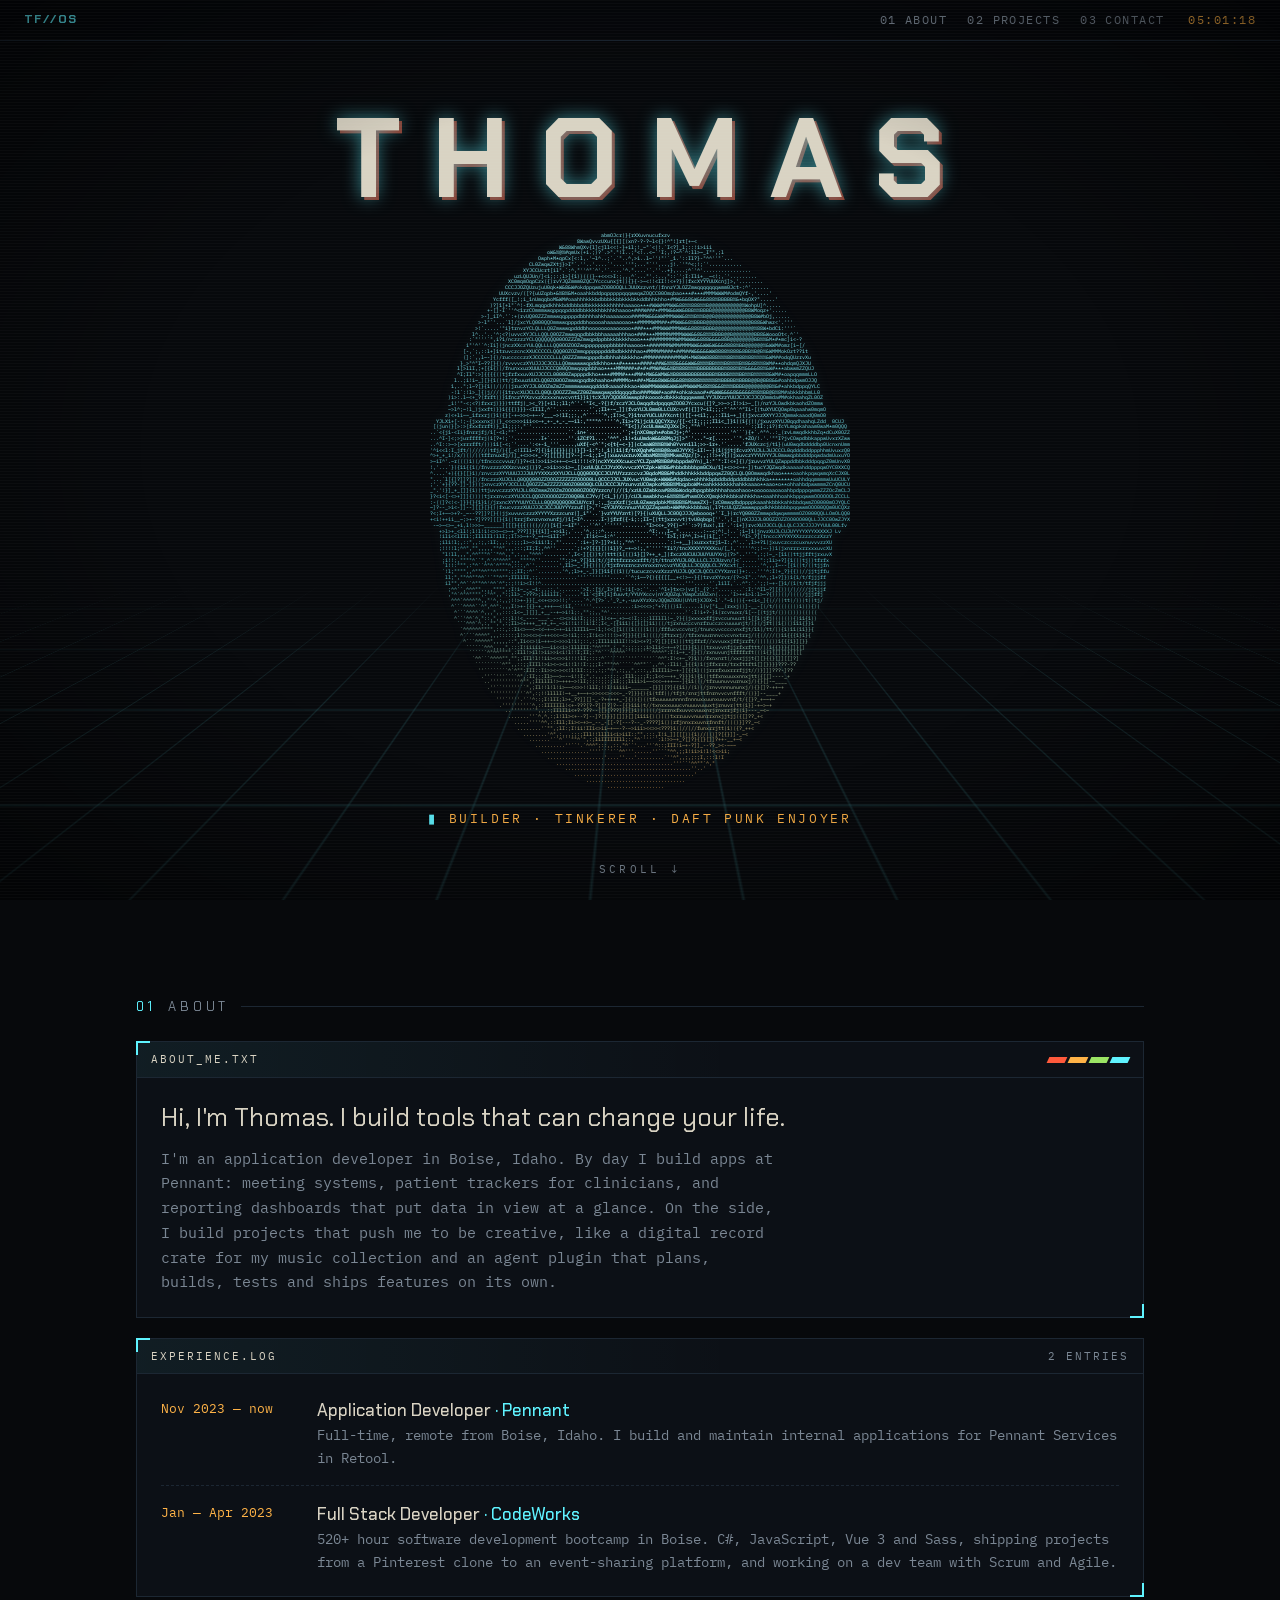
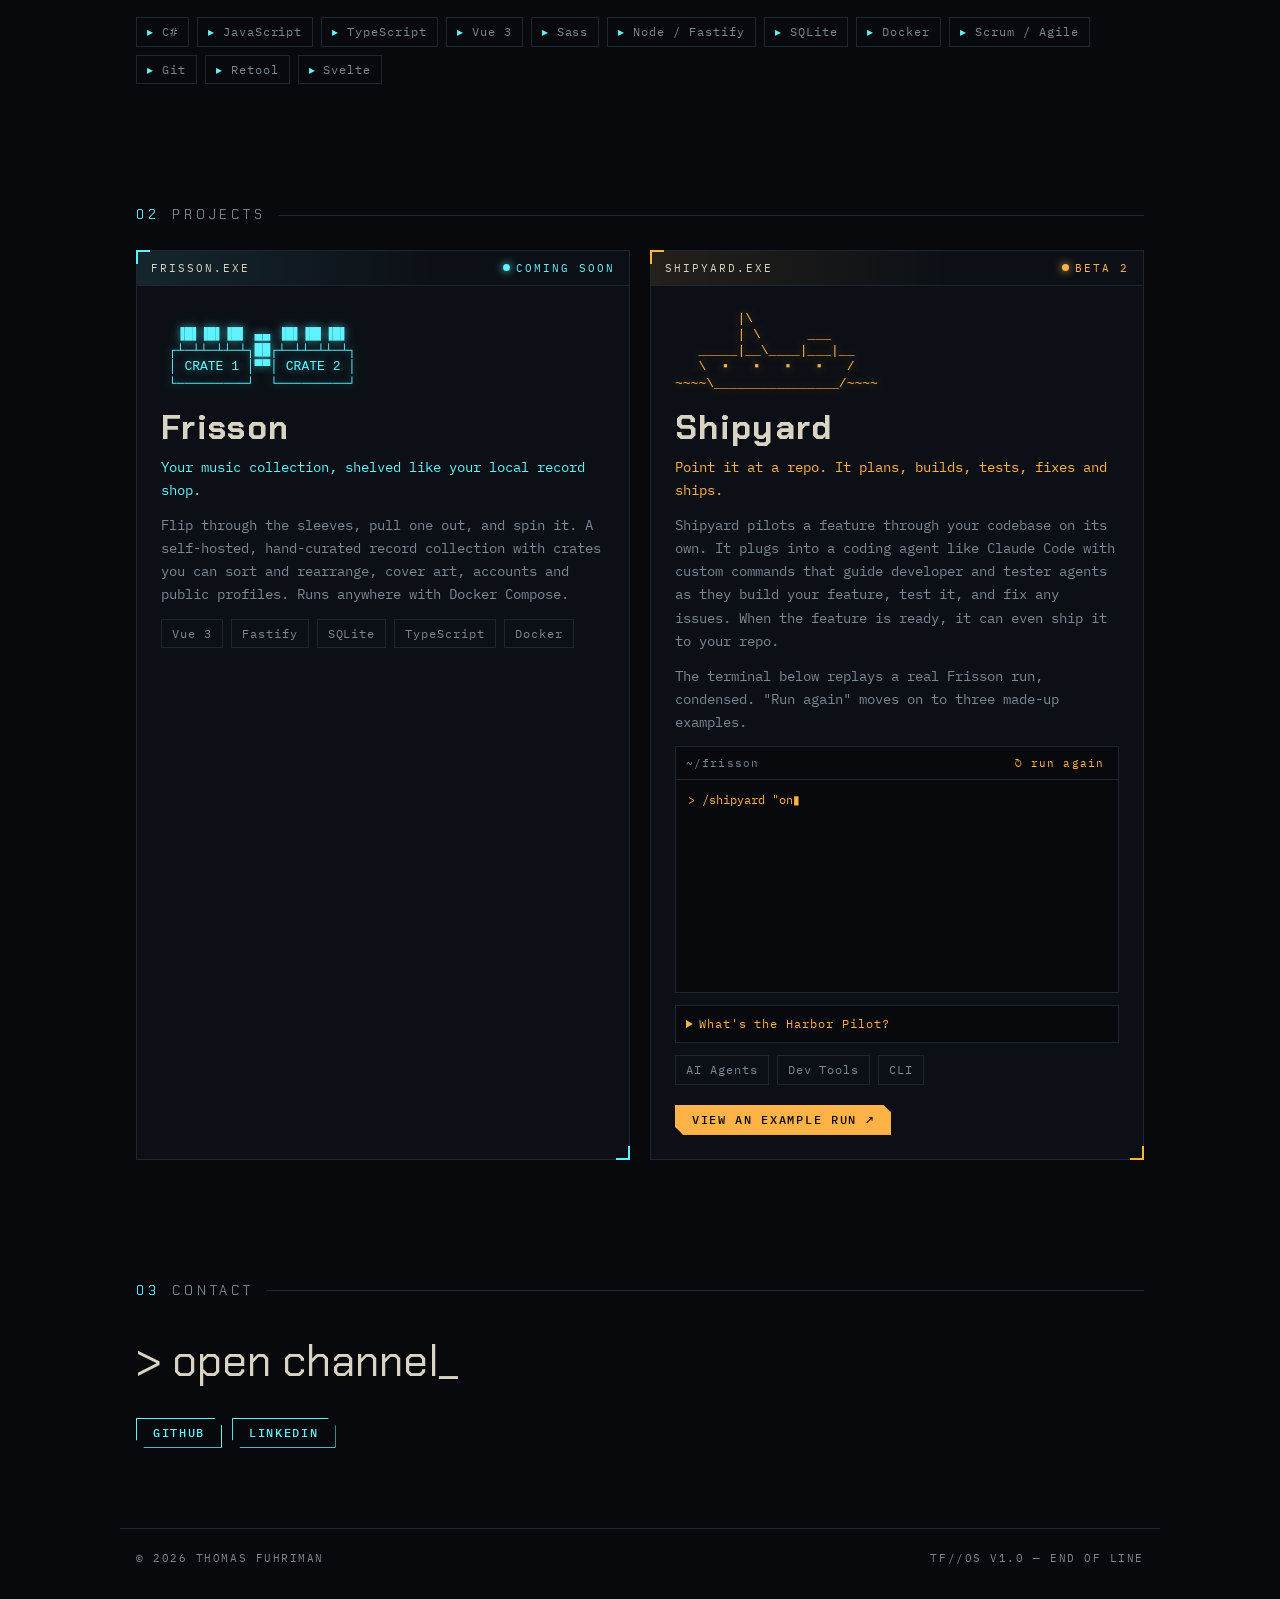
==== commit 52bf69a4: "Fix Shipyard card: three made-up examples after the real run Co-Authored-By: Claude Sonnet 5.5 <nore" ====
--- a/index.html
+++ b/index.html
@@ -151,7 +151,7 @@
               it can even ship it to your repo.
             </p>
             <p>
-              The terminal below replays a real Frisson run, condensed. "Run again" moves on to two made-up examples.
+              The terminal below replays a real Frisson run, condensed. "Run again" moves on to three made-up examples.
             </p>
             <!-- Scripted demo. The first run replays a real one; edit the runs in script.js (SHIPYARD_RUNS). The fallback below shows the real run. -->
             <div class="sim" id="sim">
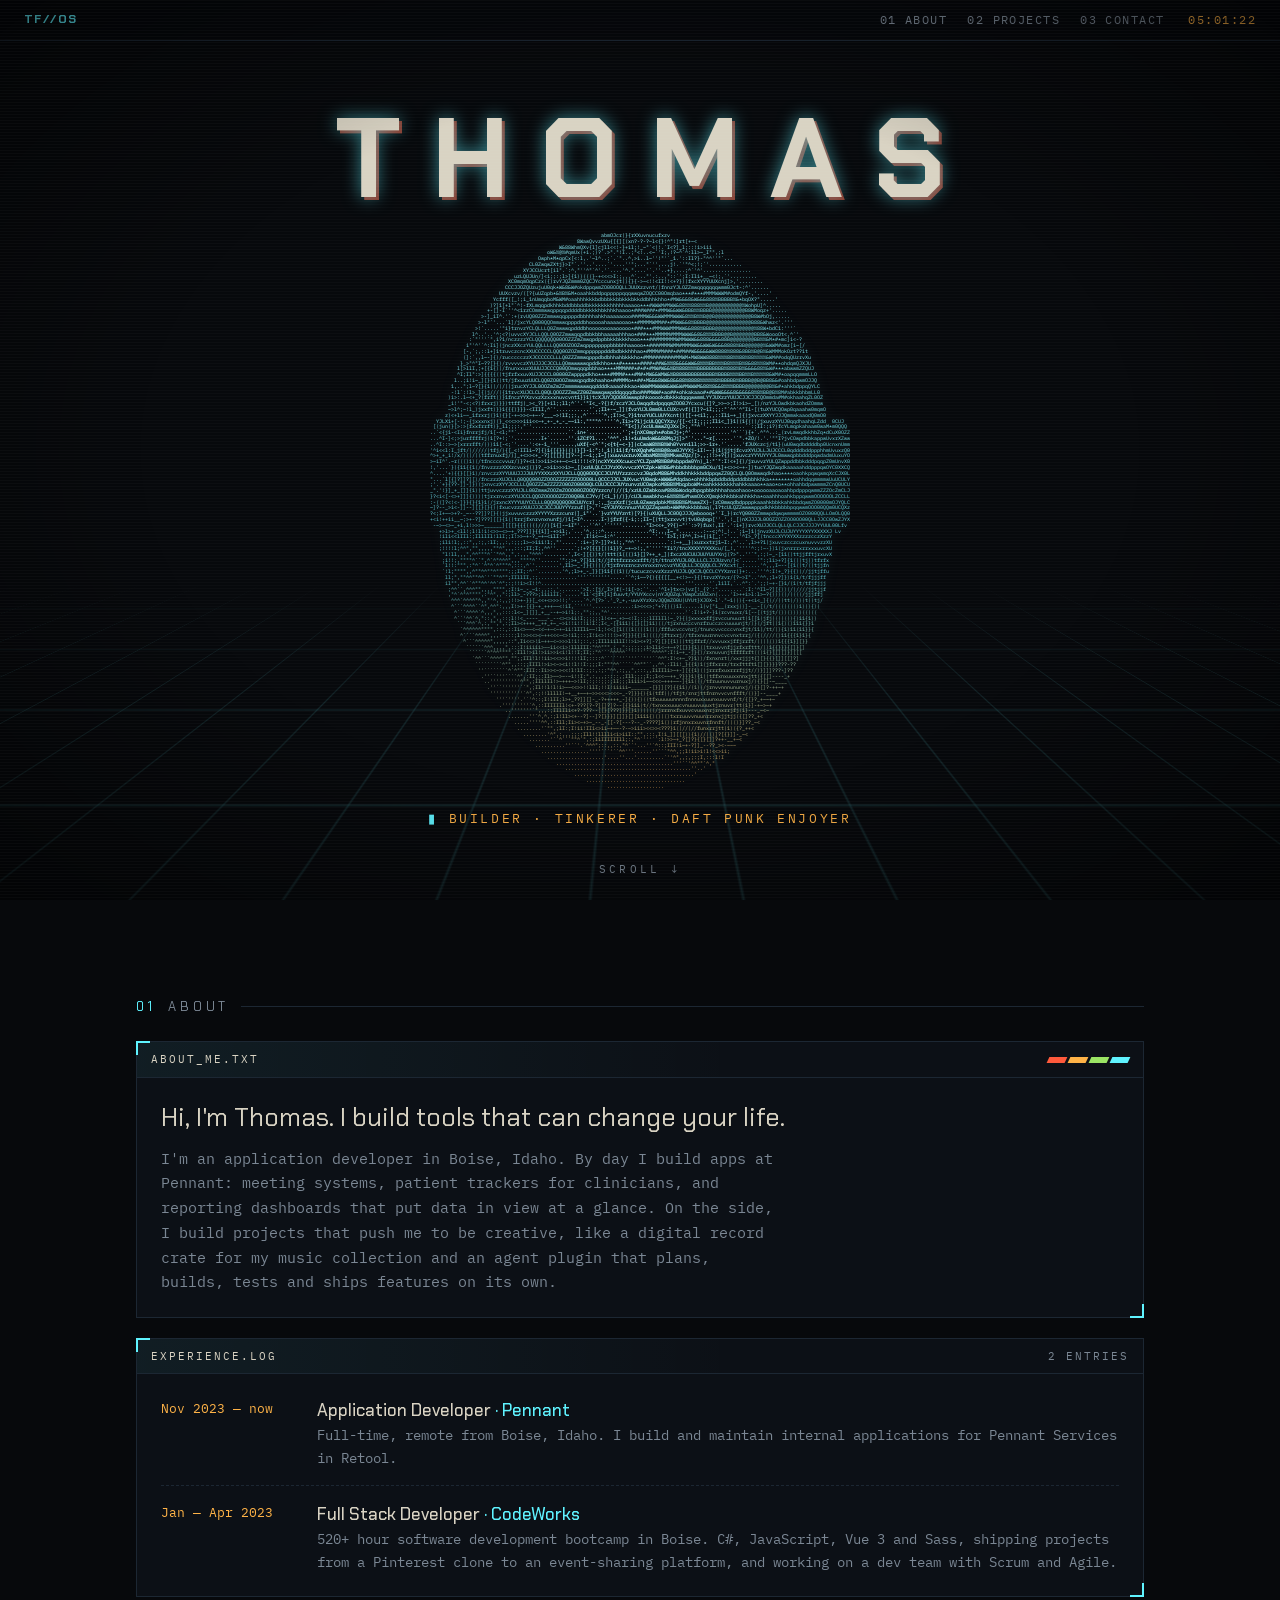
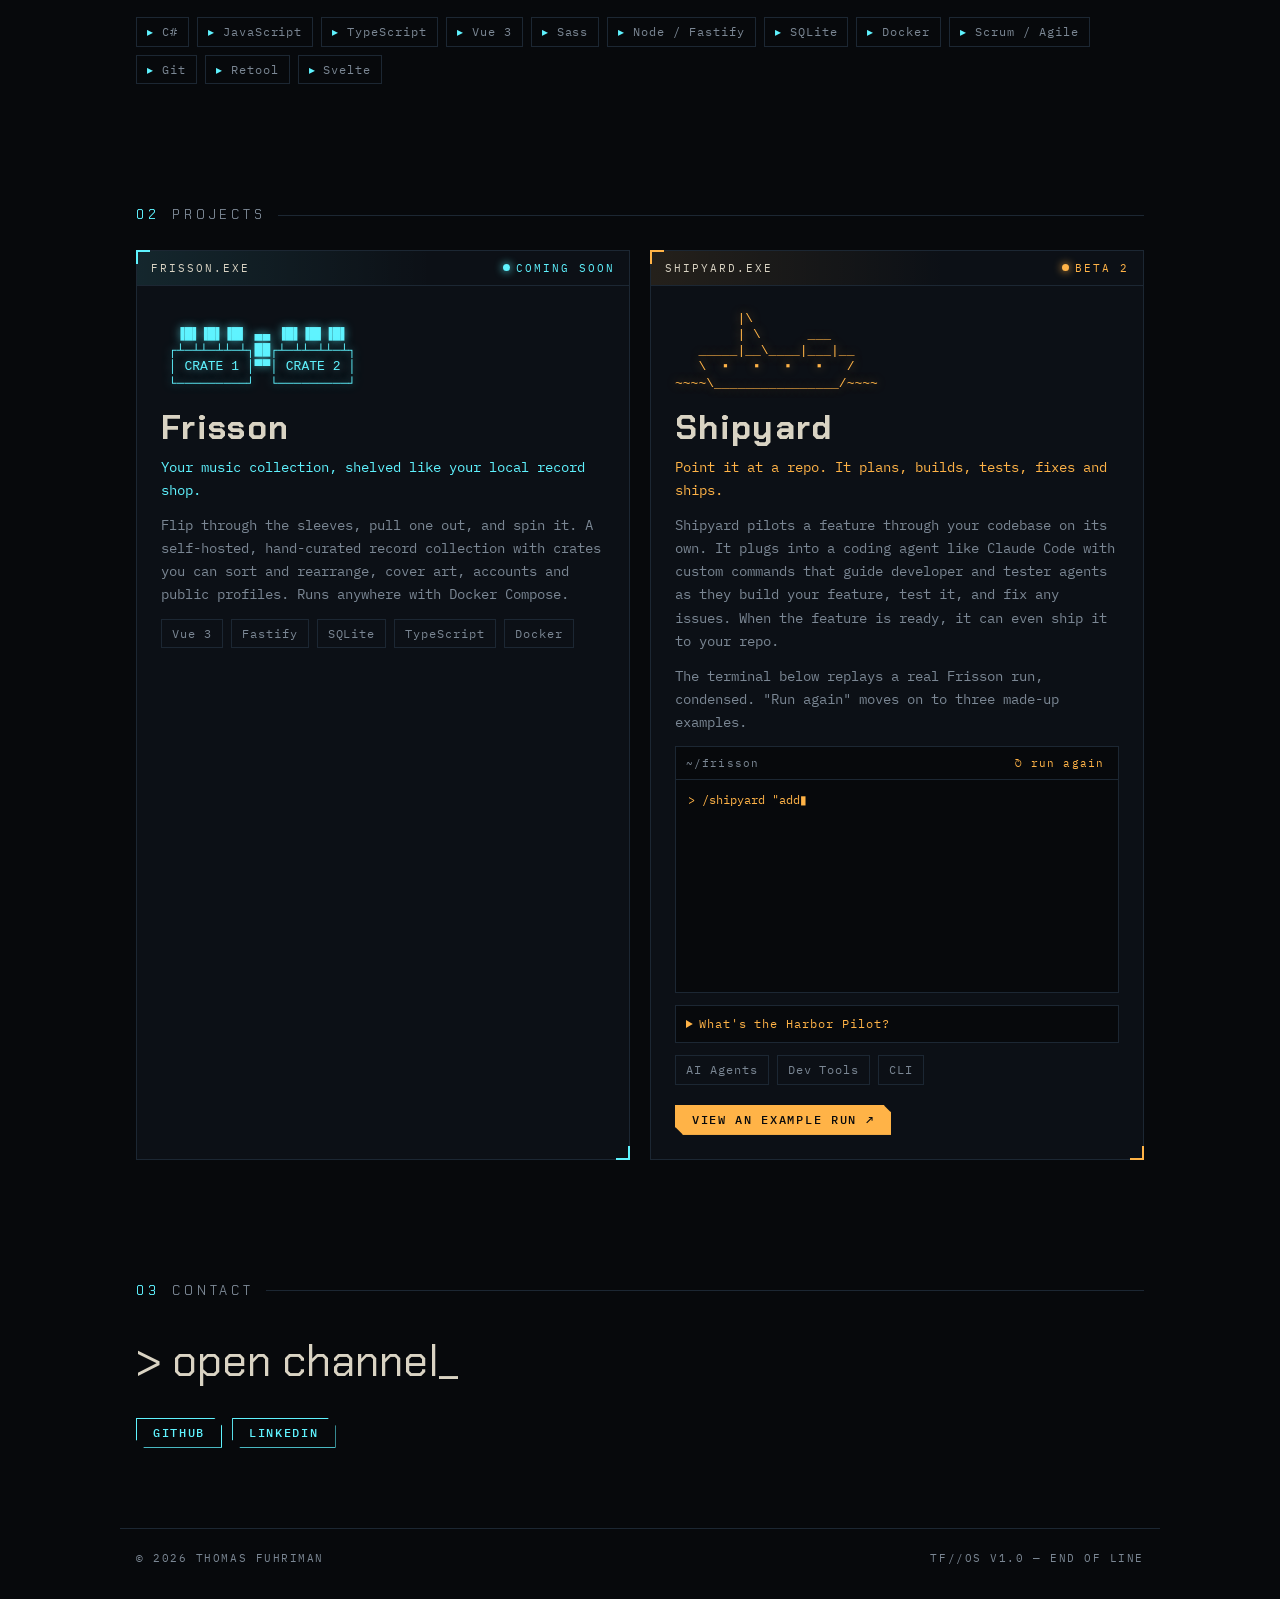
==== commit 94932f3e: "feat(shipyard): show the admin panel run as the example Co-Authored-By: Claude Opus 5.5 <noreply@ant" ====
--- a/index.html
+++ b/index.html
@@ -159,16 +159,16 @@
                 <span id="sim-dir">~/frisson</span>
                 <button class="sim__btn" id="sim-replay" type="button">↻ run again</button>
               </div>
-              <pre class="sim__out" id="sim-out" aria-live="off"><span class="sim__cmd">&gt; /shipyard "only show the crate you are on"</span>
-<span class="sim__tag">[plan]</span>  2 tasks · 12 criteria
-<span class="sim__tag">[build]</span> dev agent → CrateView.vue <span class="sim__ok">✓</span>
-<span class="sim__tag">[build]</span> dev agent → docs, Playwright <span class="sim__ok">✓</span>
-<span class="sim__tag">[test]</span>  tester agent → 12 of 12 <span class="sim__ok">✓</span>
-<span class="sim__tag">[test]</span>  exploratory → 5px click target <span class="sim__bad">✗</span>
-<span class="sim__tag">[fix]</span>   CrateBox.vue → full sleeve clicks <span class="sim__ok">✓</span>
-<span class="sim__tag">[test]</span>  686 tests · 12 of 12 <span class="sim__ok">✓</span>
+              <pre class="sim__out" id="sim-out" aria-live="off"><span class="sim__cmd">&gt; /shipyard "add an admin panel"</span>
+<span class="sim__tag">[plan]</span>  3 tasks · 12 criteria
+<span class="sim__tag">[build]</span> dev agent → admin API <span class="sim__ok">✓</span>
+<span class="sim__tag">[build]</span> dev agent → dev admin login <span class="sim__ok">✓</span>
+<span class="sim__tag">[build]</span> dev agent → /admin panel <span class="sim__ok">✓</span>
+<span class="sim__tag">[test]</span>  tester agent → 828 tests <span class="sim__ok">✓</span>
+<span class="sim__tag">[test]</span>  browser agent → 99 steps <span class="sim__ok">✓</span>
+<span class="sim__tag">[test]</span>  12 of 12 criteria <span class="sim__ok">✓</span>
 <span class="sim__tag">[ship]</span>  branch shipped <span class="sim__ok">↗</span>
-<span class="sim__tag">[pilot]</span> /harbor → 8-step guide <span class="sim__ok">✓</span></pre>
+<span class="sim__tag">[pilot]</span> /harbor → 19-step guide <span class="sim__ok">✓</span></pre>
             </div>
             <details class="harbor">
               <summary>What's the Harbor Pilot?</summary>
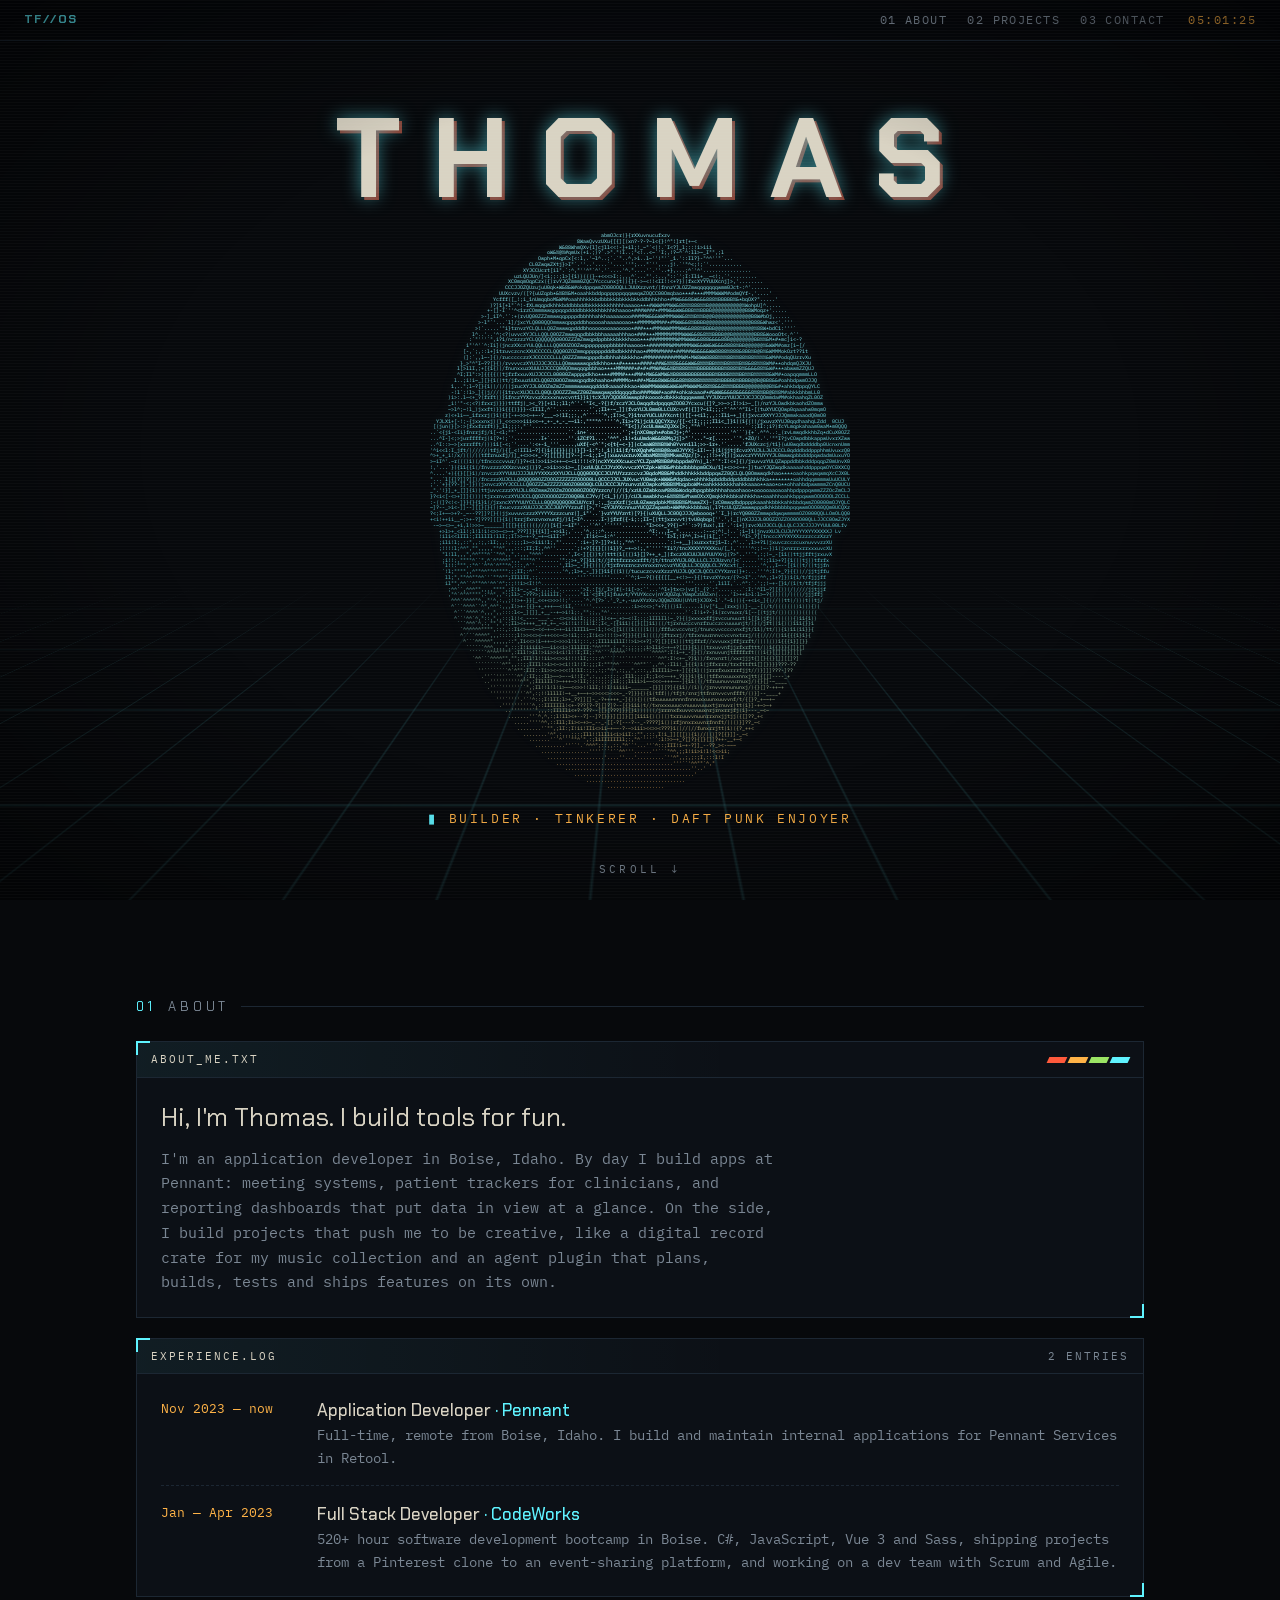
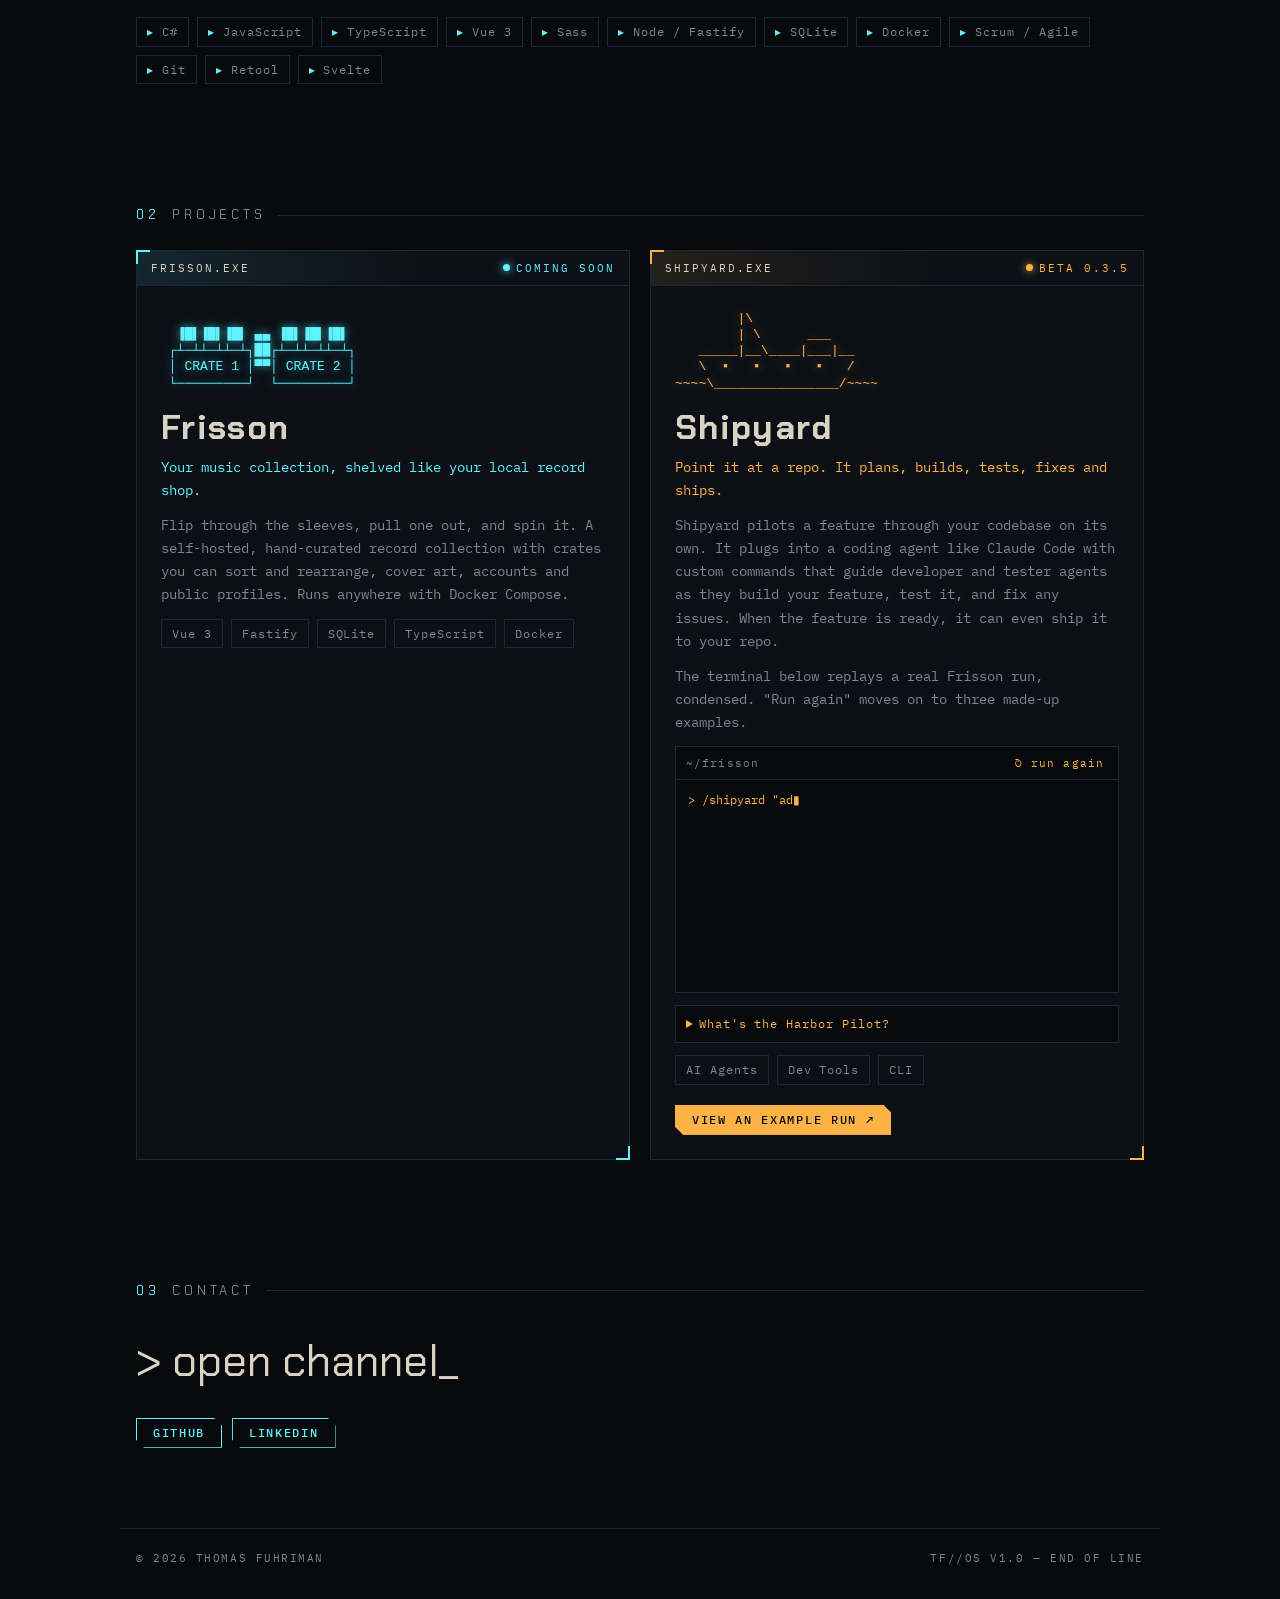
==== commit e85c490d: "woriding updated" ====
--- a/index.html
+++ b/index.html
@@ -53,7 +53,7 @@
         </div>
         <div class="window__body about">
           <!-- ✏️ EDIT: your bio -->
-          <p class="lead">Hi, I'm Thomas. I build tools that can change your life.</p>
+          <p class="lead">Hi, I'm Thomas. I build tools for fun.</p>
           <p>
             I'm an application developer in Boise, Idaho. By day I build apps at Pennant: meeting
             systems, patient trackers for clinicians, and reporting dashboards that put data in
@@ -133,7 +133,7 @@
         <article class="project" style="--accent: var(--amber)">
           <div class="window__bar">
             <span class="window__title">SHIPYARD.EXE</span>
-            <span class="status_under_construction"><i></i>Beta 2</span>
+            <span class="status_under_construction"><i></i>Beta 0.3.5</span>
           </div>
           <pre class="project__art" aria-hidden="true">
         |\
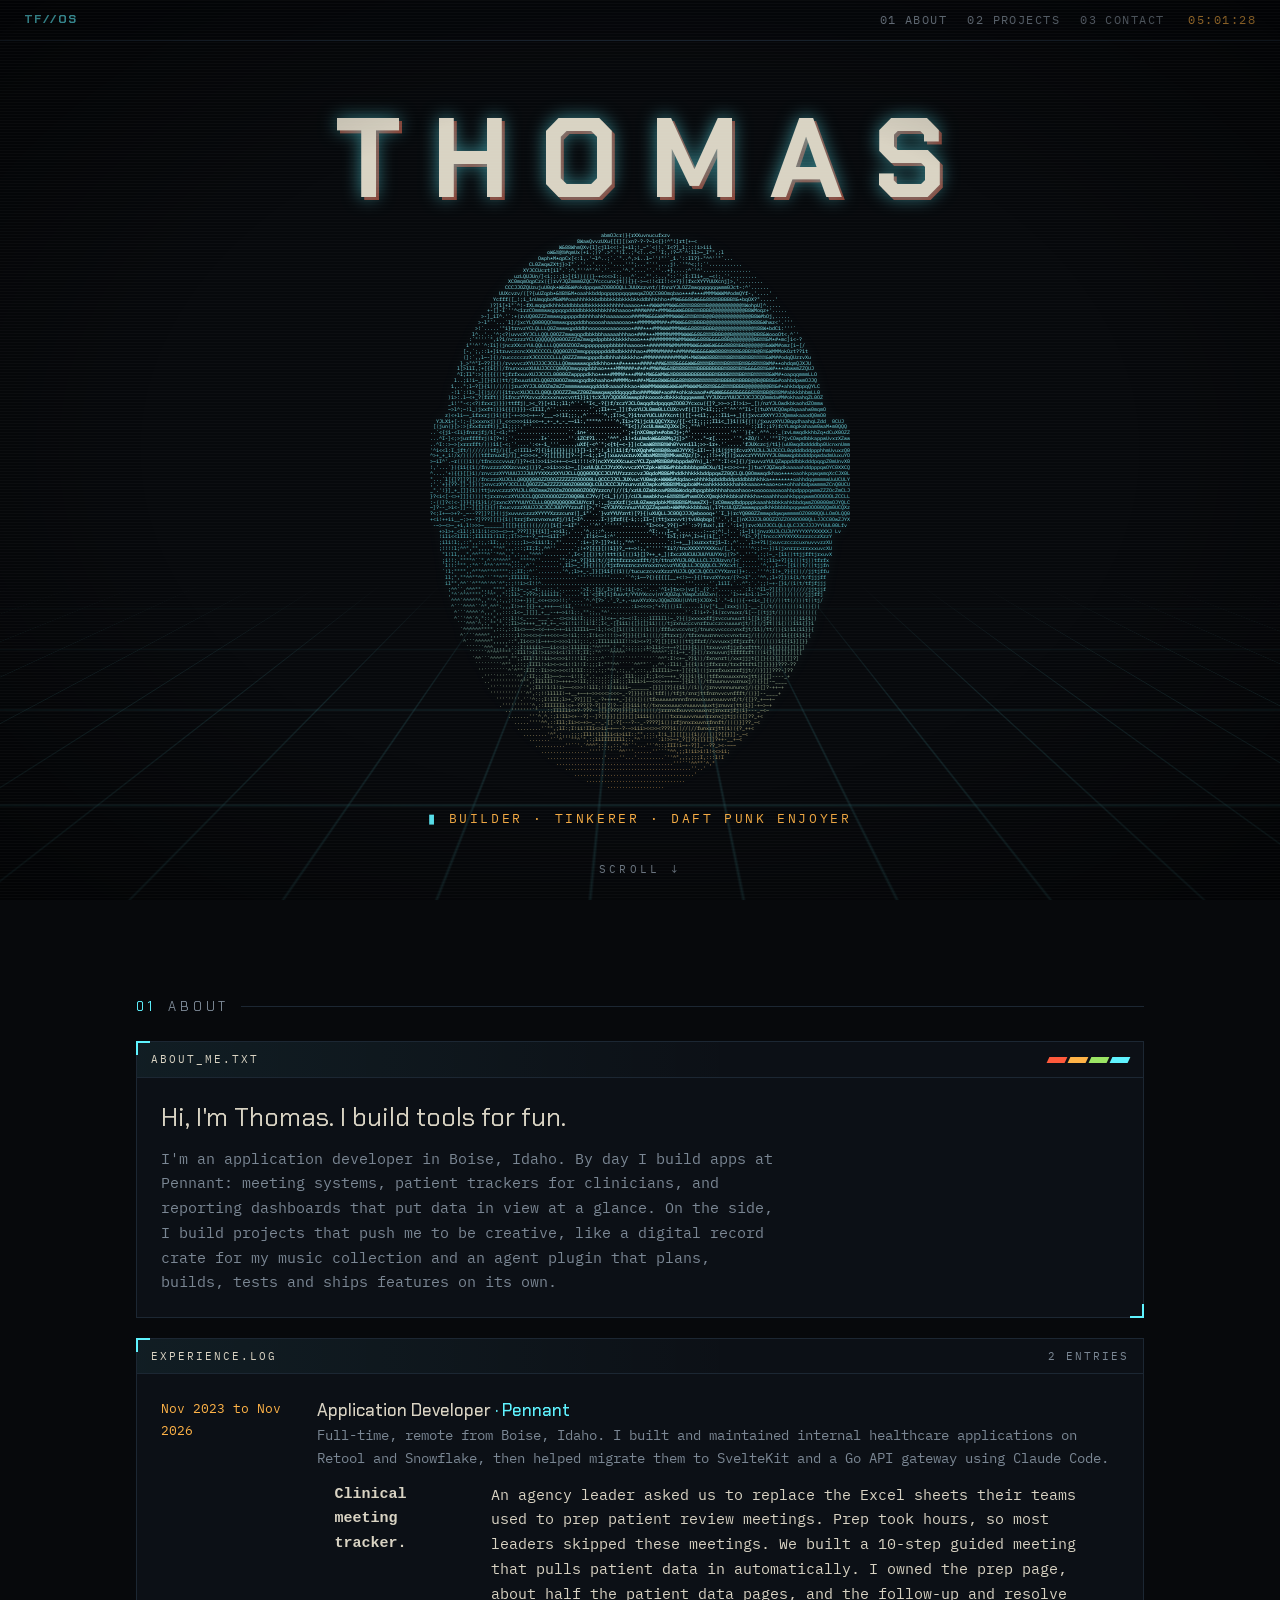
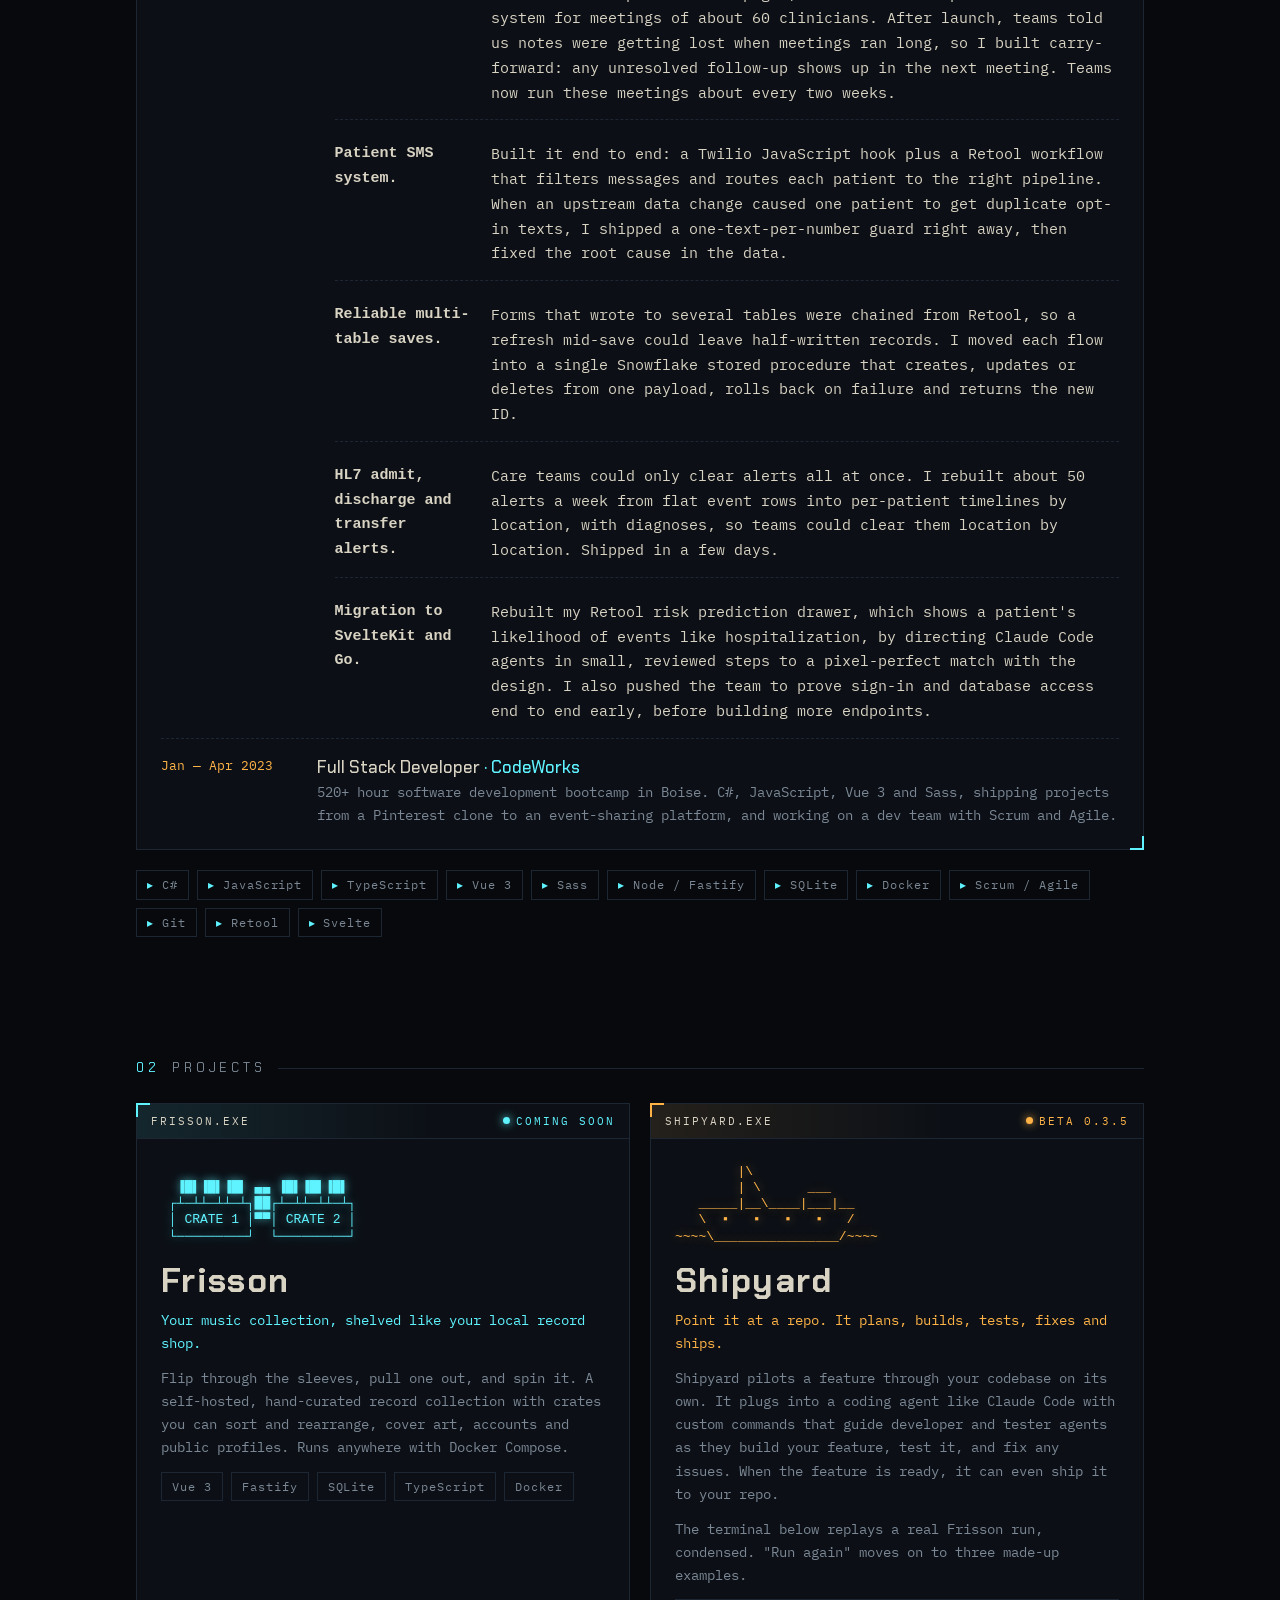
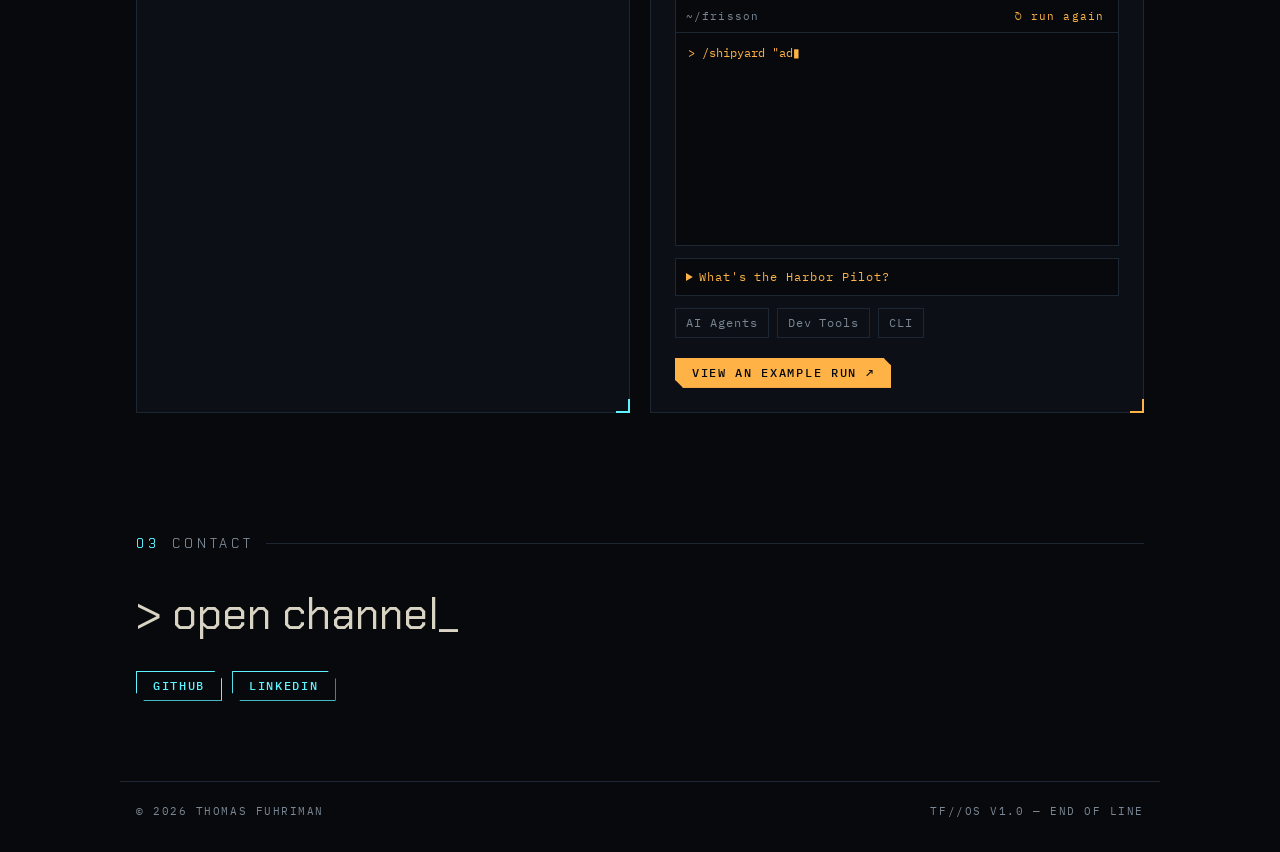
==== commit 2c9c17a2: "updated section" ====
--- a/index.html
+++ b/index.html
@@ -71,13 +71,20 @@
         </div>
         <!-- ✏️ EDIT: your experience. Copy a <li> to add one. -->
         <ol class="window__body log">
-          <li>
-            <span class="log__when">Nov 2023 — now</span>
-            <div>
-              <h3>Application Developer <em>· Pennant</em></h3>
-              <p>Full-time, remote from Boise, Idaho. I build and maintain internal applications for Pennant Services in Retool.</p>
-            </div>
-          </li>
+      <li>
+  <span class="log__when">Nov 2023 to Nov 2026</span>
+  <div>
+    <h3>Application Developer <em>· Pennant</em></h3>
+    <p>Full-time, remote from Boise, Idaho. I built and maintained internal healthcare applications on Retool and Snowflake, then helped migrate them to SvelteKit and a Go API gateway using Claude Code.</p>
+    <ul class="log__points">
+      <li><strong>Clinical meeting tracker.</strong> An agency leader asked us to replace the Excel sheets their teams used to prep patient review meetings. Prep took hours, so most leaders skipped these meetings. We built a 10-step guided meeting that pulls patient data in automatically. I owned the prep page, about half the patient data pages, and the follow-up and resolve system for meetings of about 60 clinicians. After launch, teams told us notes were getting lost when meetings ran long, so I built carry-forward: any unresolved follow-up shows up in the next meeting. Teams now run these meetings about every two weeks.</li>
+      <li><strong>Patient SMS system.</strong> Built it end to end: a Twilio JavaScript hook plus a Retool workflow that filters messages and routes each patient to the right pipeline. When an upstream data change caused one patient to get duplicate opt-in texts, I shipped a one-text-per-number guard right away, then fixed the root cause in the data.</li>
+      <li><strong>Reliable multi-table saves.</strong> Forms that wrote to several tables were chained from Retool, so a refresh mid-save could leave half-written records. I moved each flow into a single Snowflake stored procedure that creates, updates or deletes from one payload, rolls back on failure and returns the new ID.</li>
+      <li><strong>HL7 admit, discharge and transfer alerts.</strong> Care teams could only clear alerts all at once. I rebuilt about 50 alerts a week from flat event rows into per-patient timelines by location, with diagnoses, so teams could clear them location by location. Shipped in a few days.</li>
+      <li><strong>Migration to SvelteKit and Go.</strong> Rebuilt my Retool risk prediction drawer, which shows a patient's likelihood of events like hospitalization, by directing Claude Code agents in small, reviewed steps to a pixel-perfect match with the design. I also pushed the team to prove sign-in and database access end to end early, before building more endpoints.</li>
+    </ul>
+  </div>
+</li>
           <li>
             <span class="log__when">Jan — Apr 2023</span>
             <div>
--- a/style.css
+++ b/style.css
@@ -351,3 +351,12 @@
 @media (prefers-reduced-motion: reduce) {
   *, *::before, *::after { animation: none !important; transition: none !important; }
 }
+
+
+.log__points {
+  margin: 0.75rem 0 0;
+  padding-left: 1.1rem;
+  display: grid;
+  gap: 0.5rem;
+}
+.log__points strong { font-weight: 600; }
